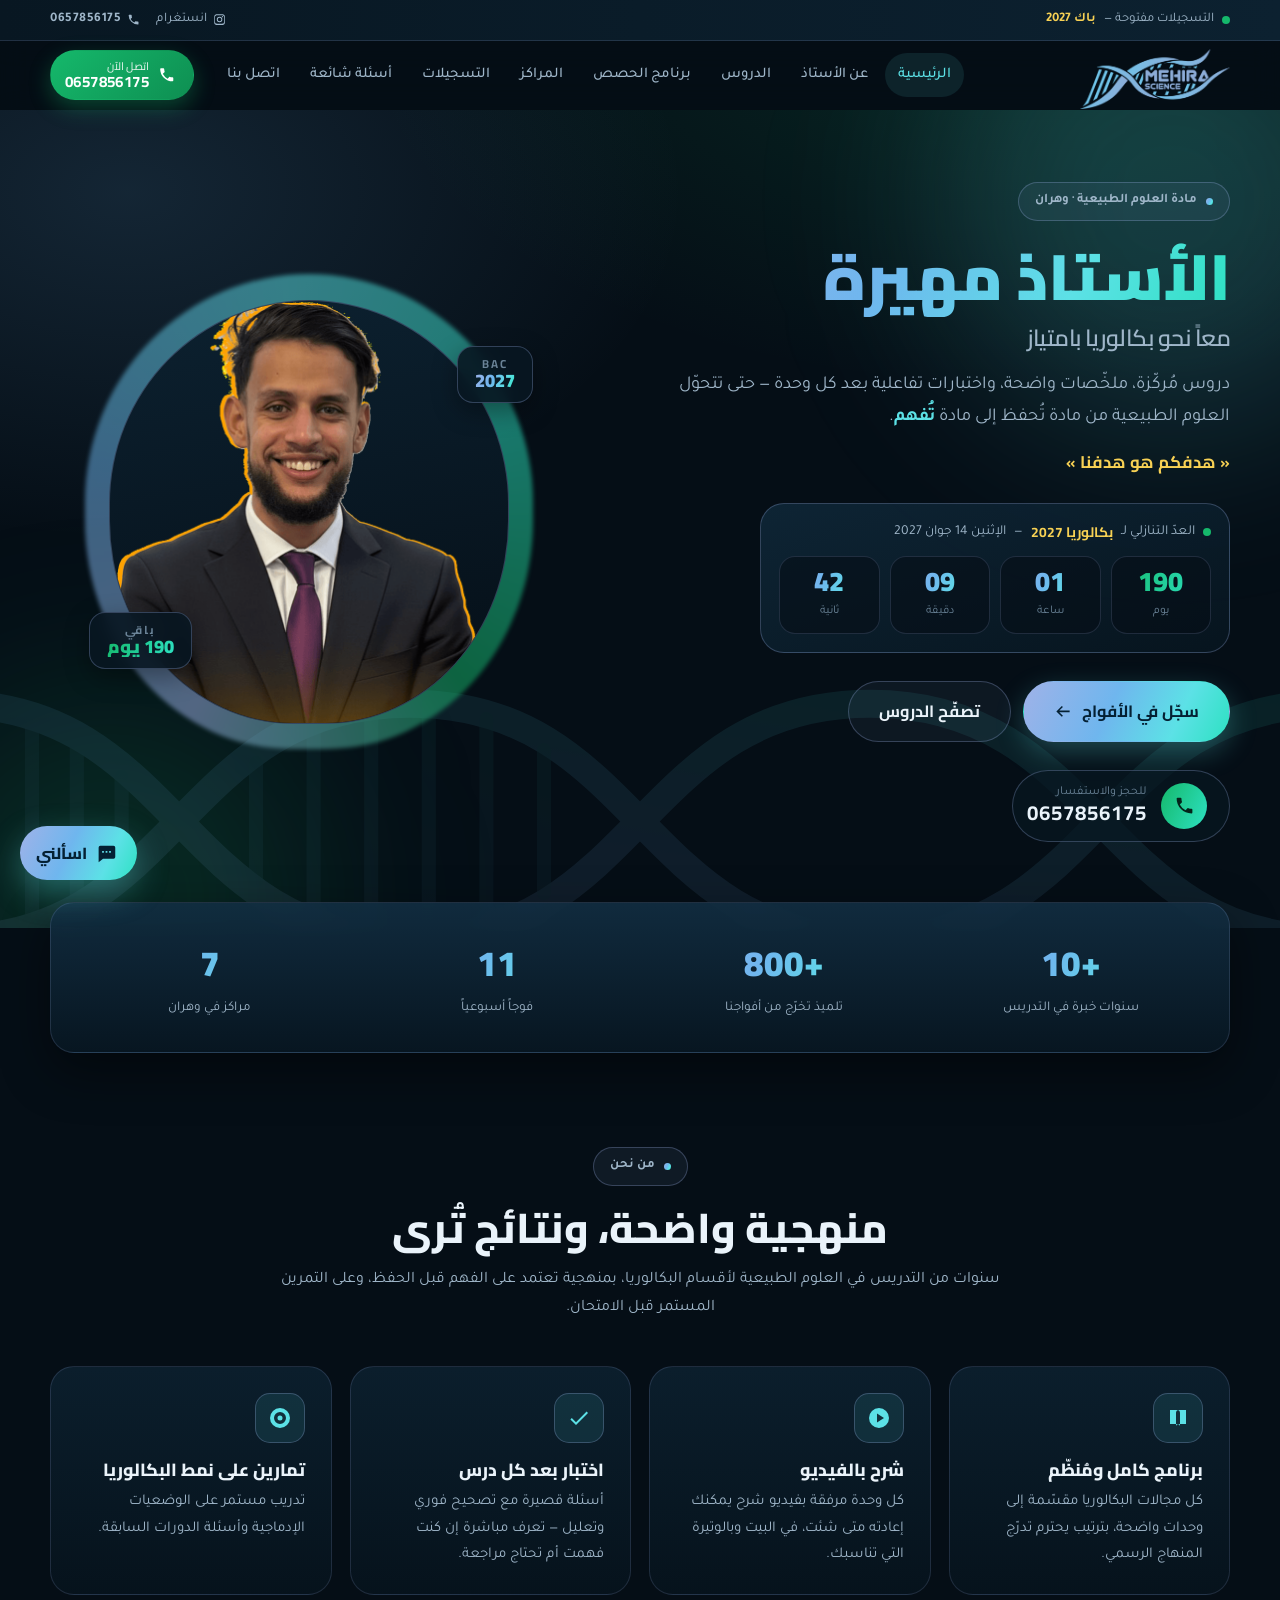
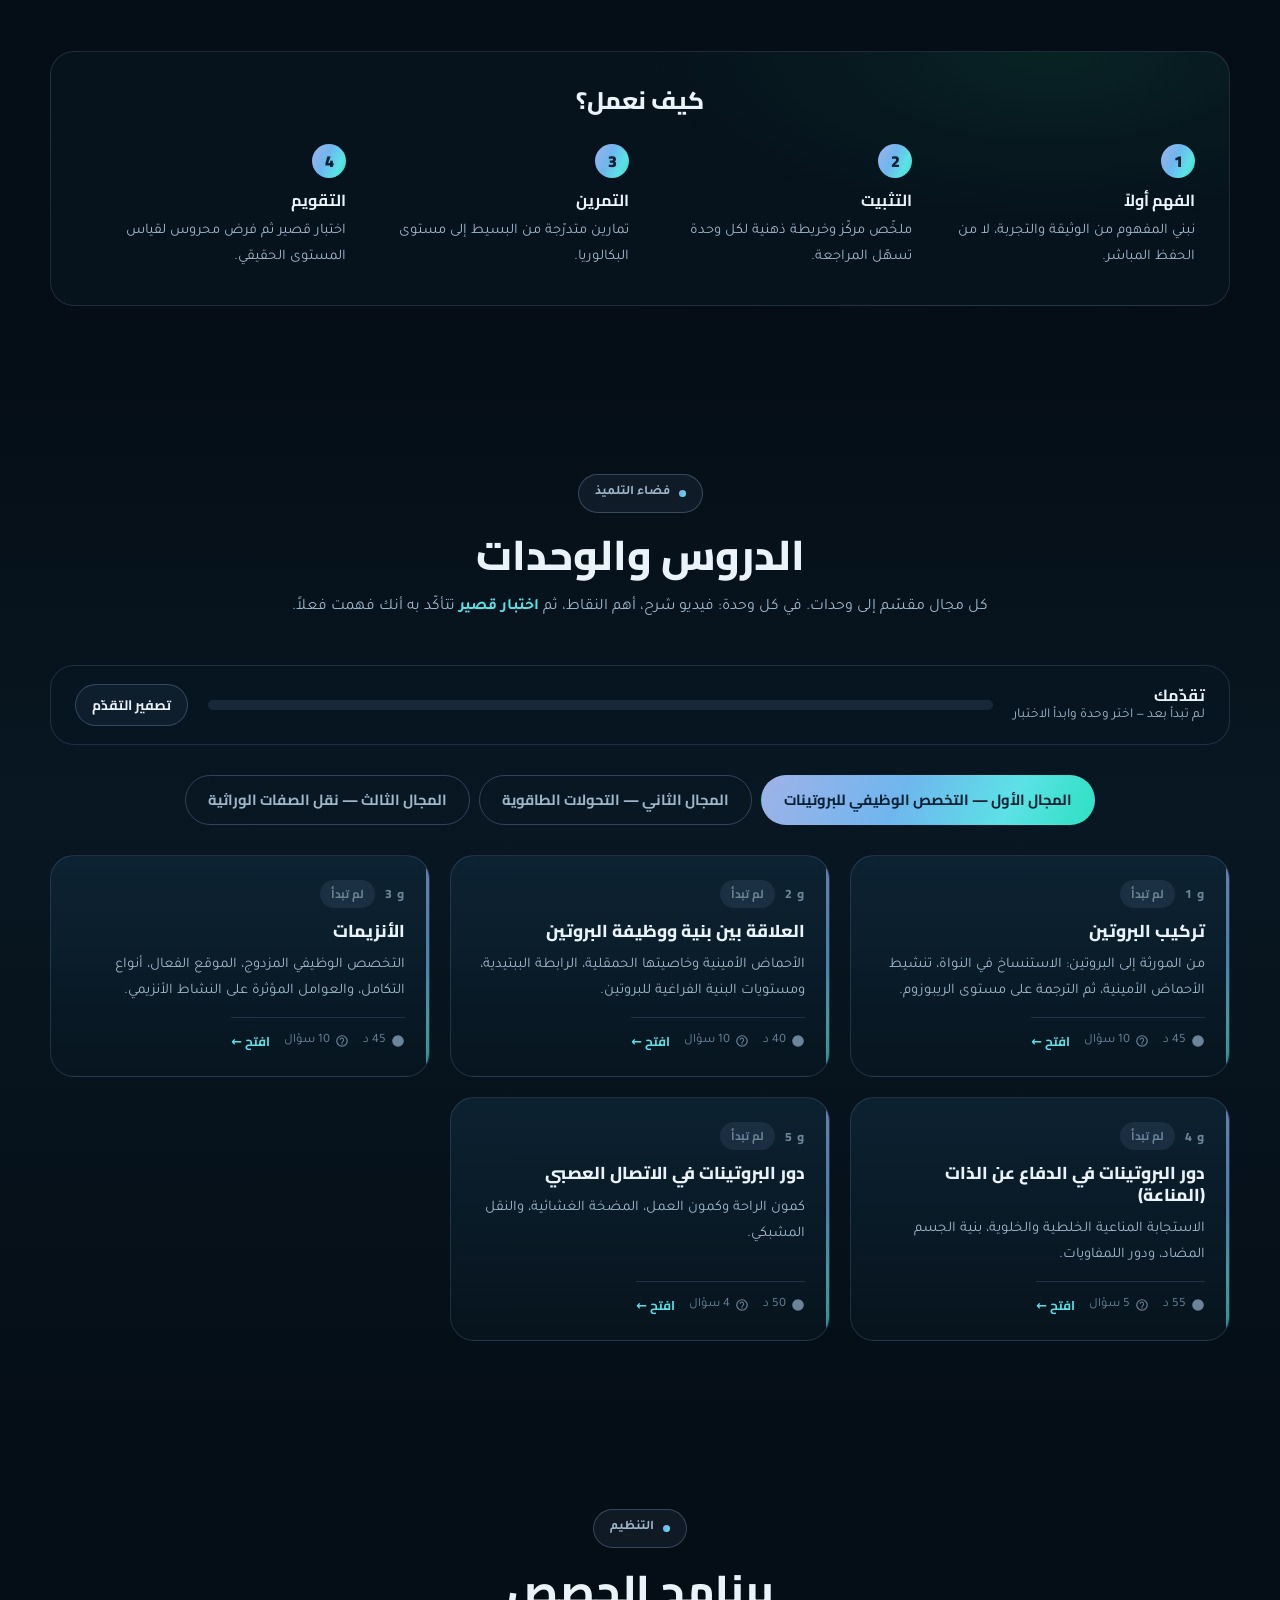
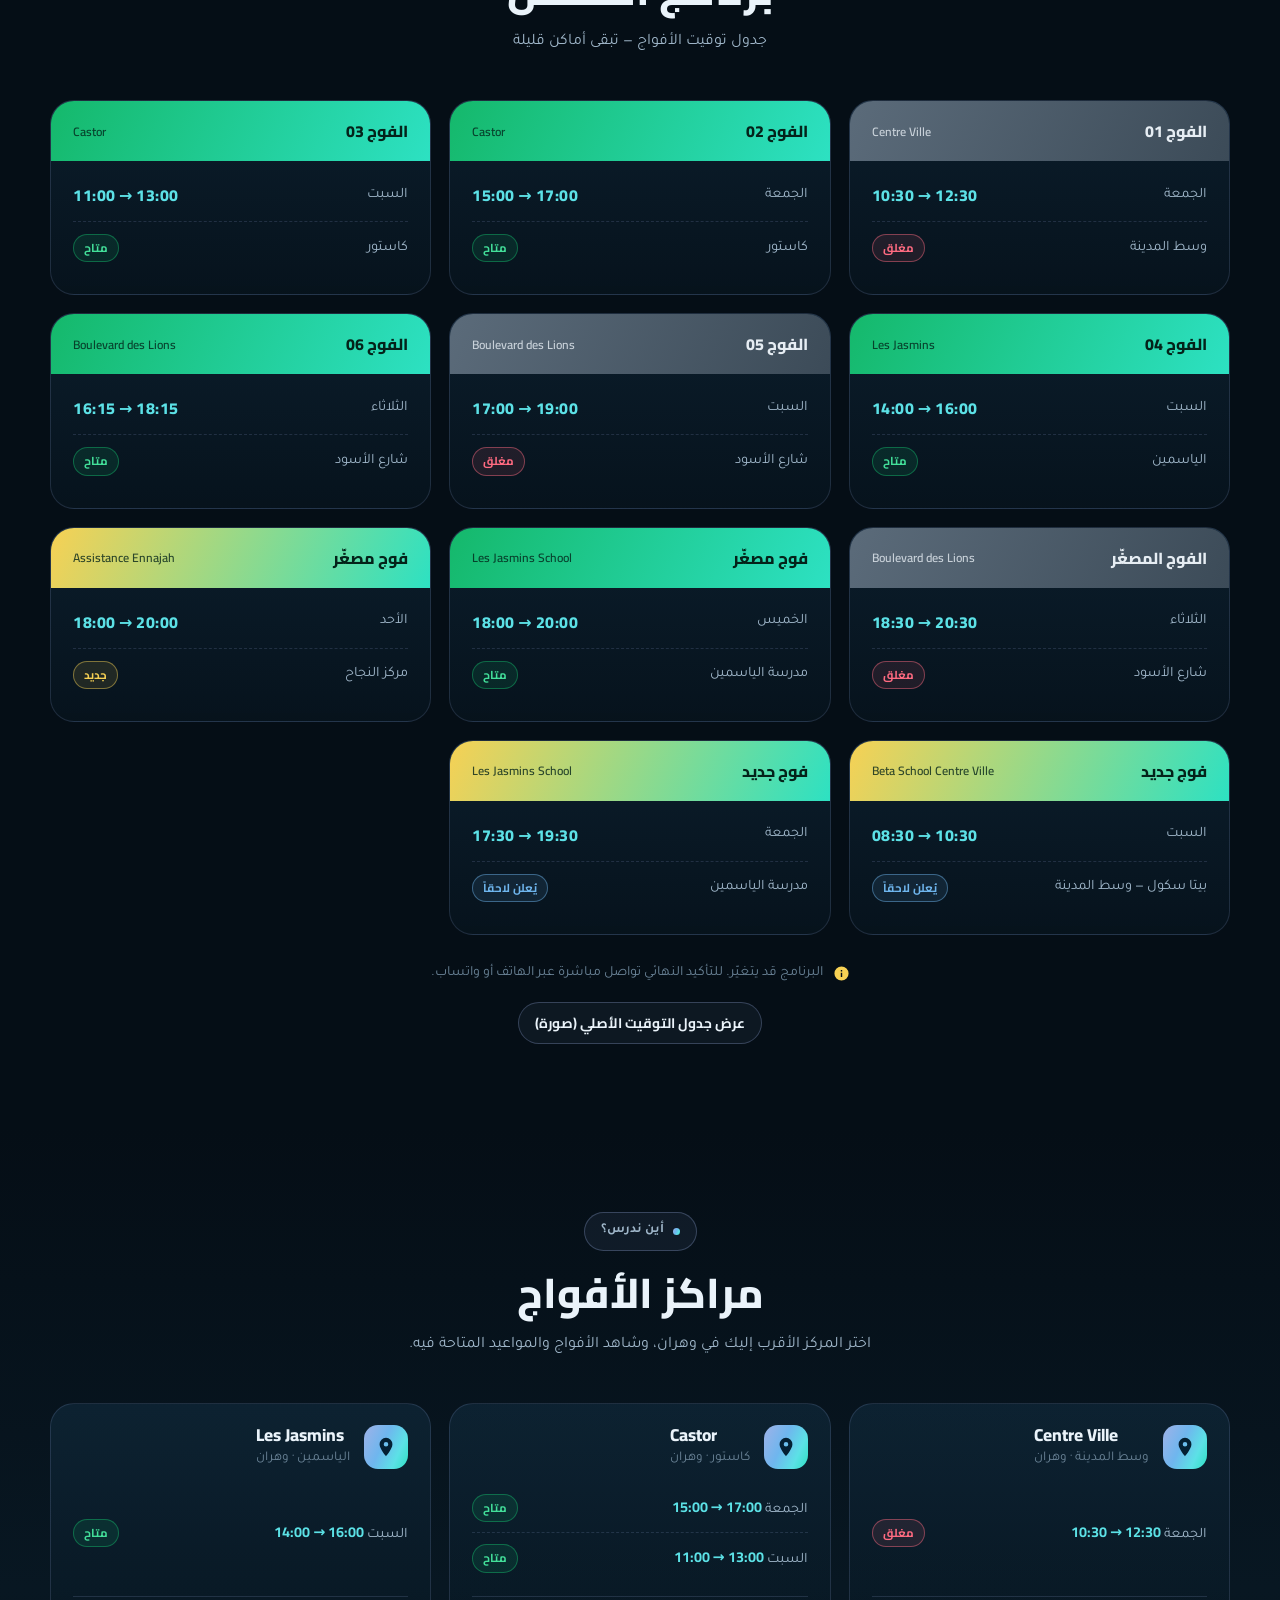
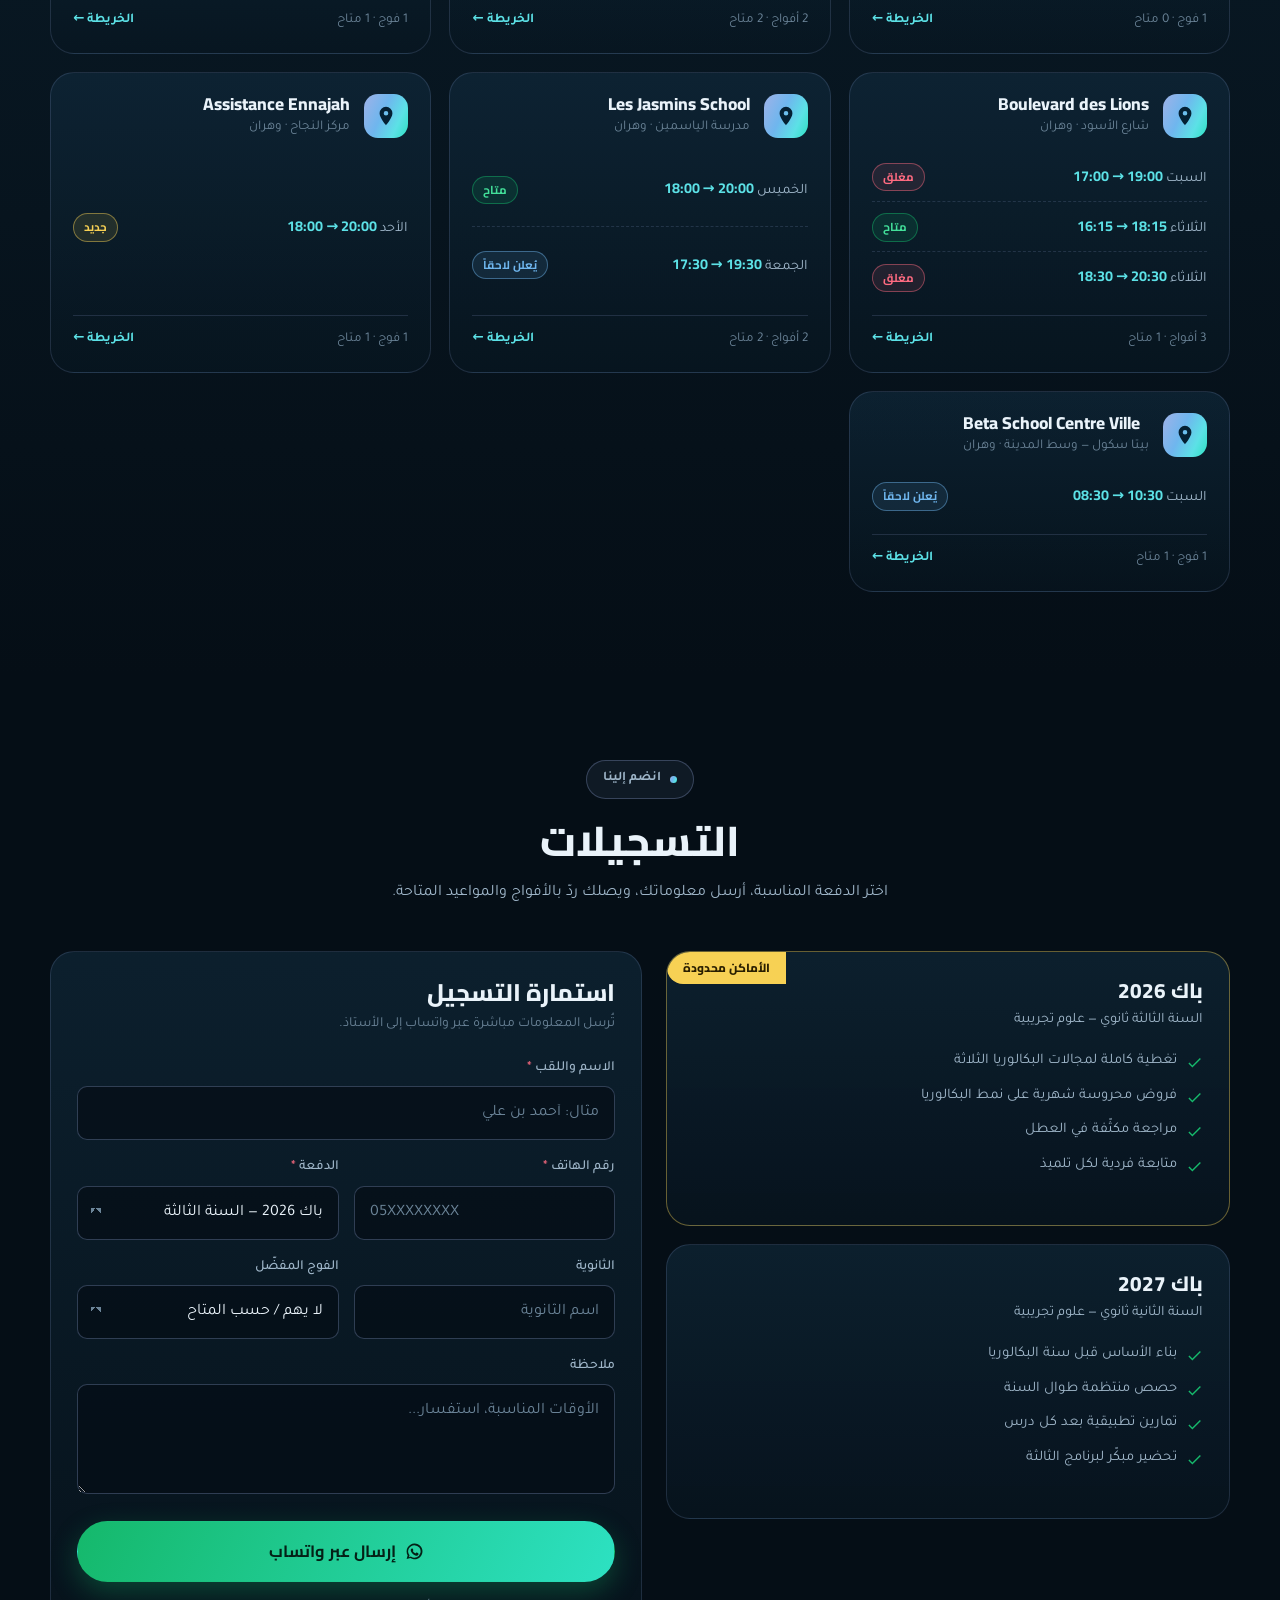
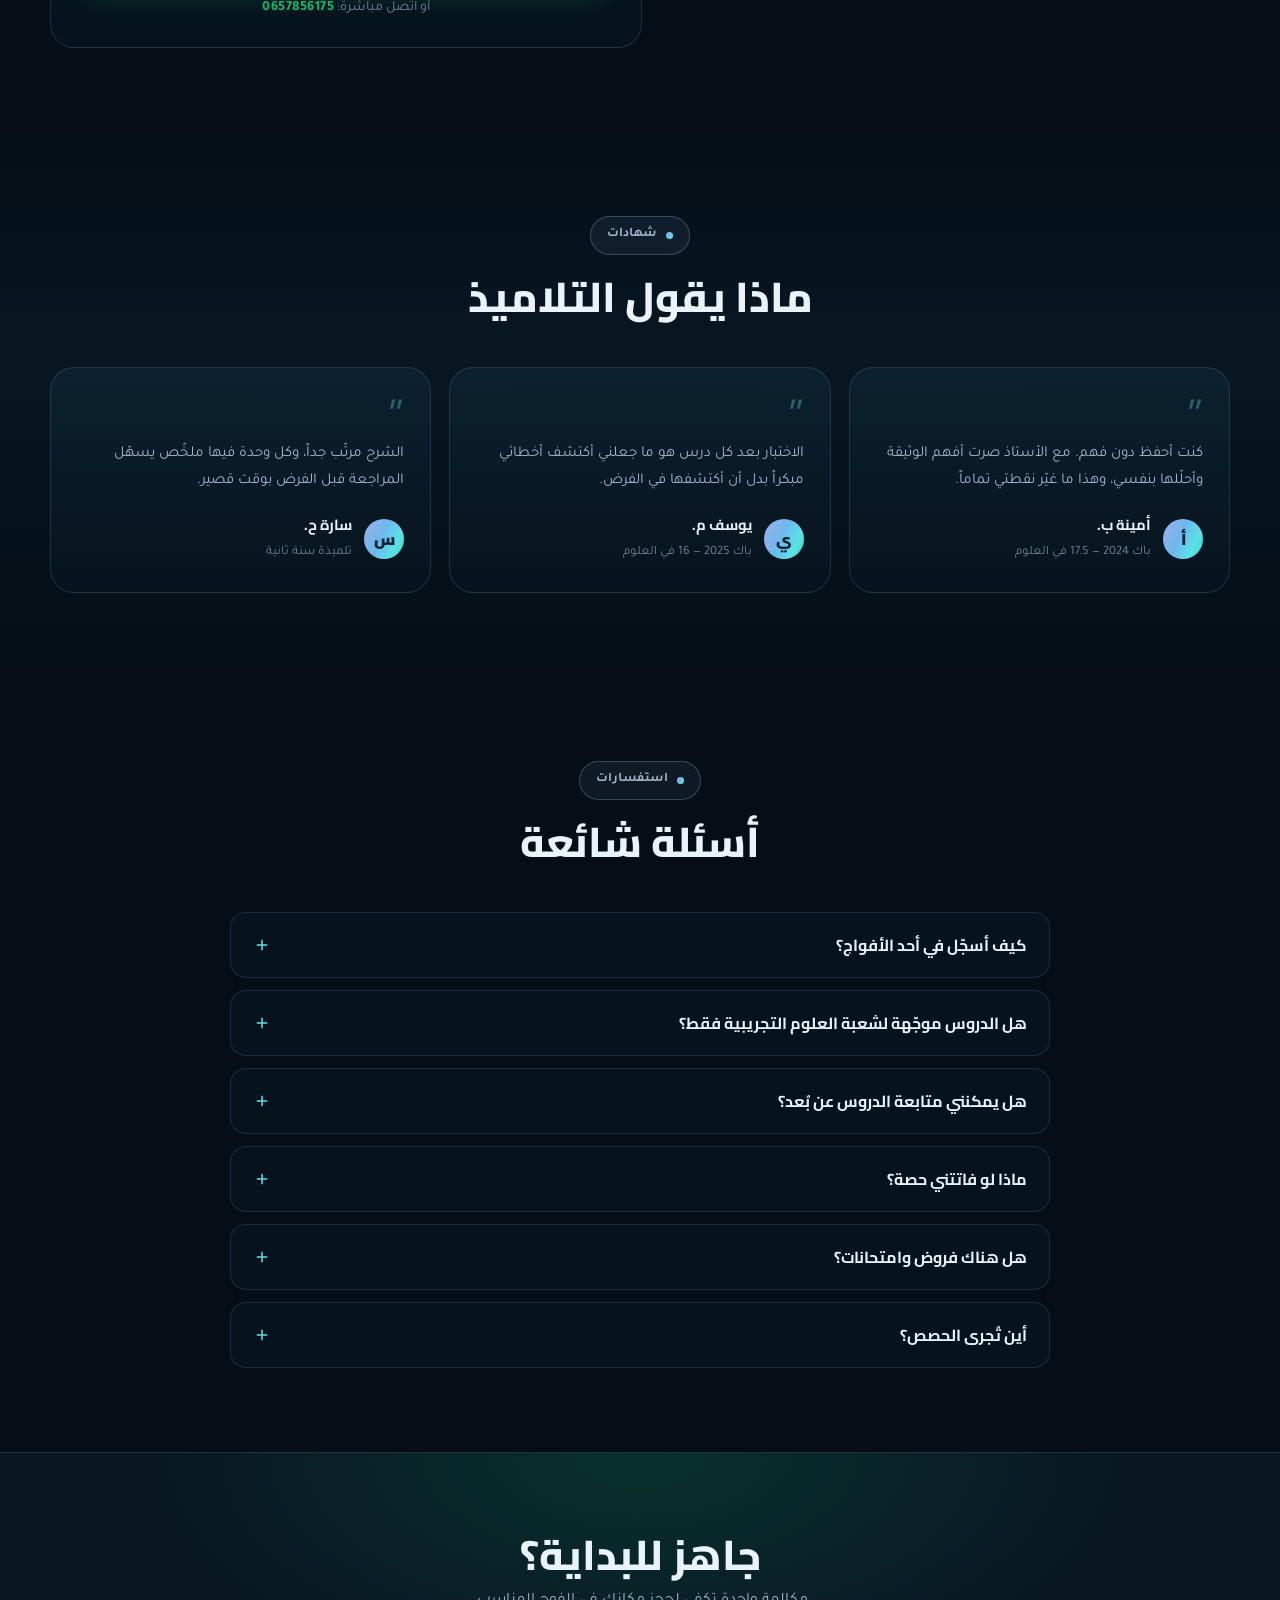
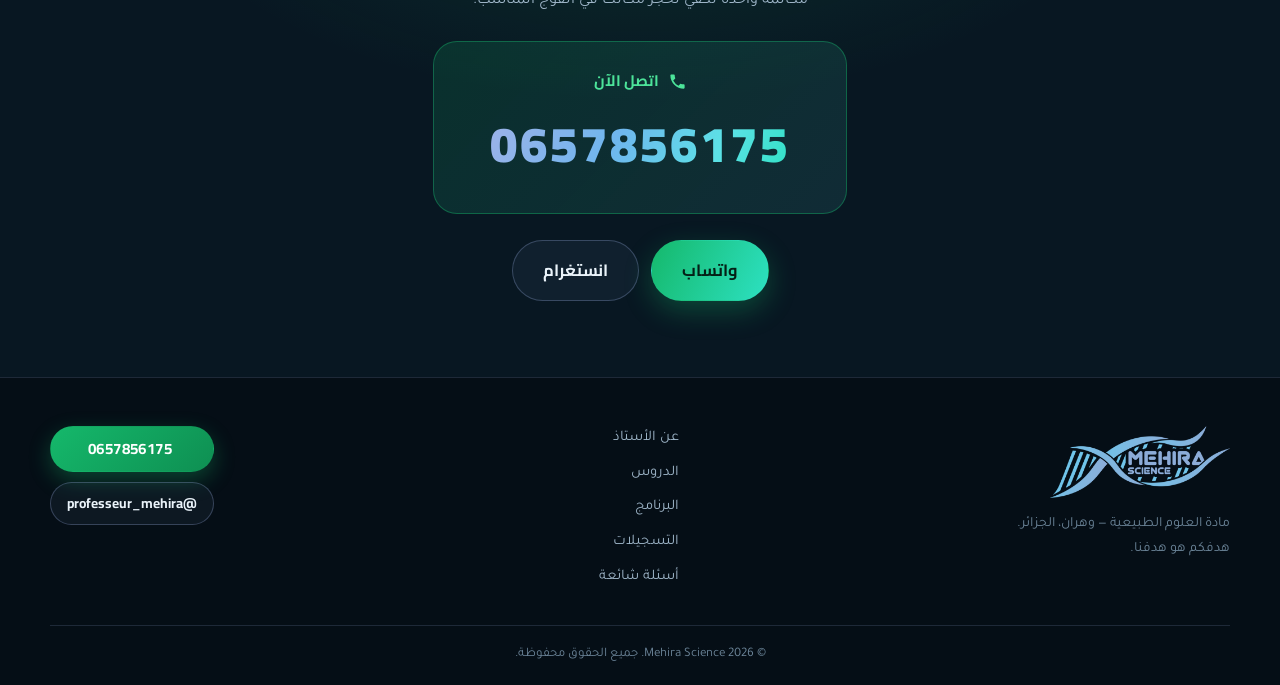
==== index.html @ 8bce570e "Mehira Science site with admin dashboard Static site (lessons, book-based quizzes, schedule, centers" ====
<!doctype html>
<html lang="ar" dir="rtl">
<head>
<meta charset="utf-8">
<meta name="viewport" content="width=device-width, initial-scale=1, viewport-fit=cover">
<title>الأستاذ مهيرة | العلوم الطبيعية — باك 2026 و 2027</title>
<meta name="description" content="دروس وحصص العلوم الطبيعية مع الأستاذ مهيرة بوهران. شرح مفصّل لكل الوحدات، اختبارات تفاعلية بعد كل درس، وبرنامج حصص منظّم لتلاميذ البكالوريا.">
<meta name="theme-color" content="#061018">

<meta property="og:type" content="website">
<meta property="og:title" content="الأستاذ مهيرة | العلوم الطبيعية">
<meta property="og:description" content="هدفكم هو هدفنا — دروس العلوم الطبيعية لباك 2026 و 2027.">
<meta property="og:image" content="assets/img/og.jpg">
<meta property="og:locale" content="ar_DZ">

<link rel="icon" href="assets/img/favicon.svg" type="image/svg+xml">
<link rel="apple-touch-icon" href="assets/img/logo.png">

<link rel="preconnect" href="https://fonts.googleapis.com">
<link rel="preconnect" href="https://fonts.gstatic.com" crossorigin>
<link href="https://fonts.googleapis.com/css2?family=Cairo:wght@400;600;700;800;900&family=Tajawal:wght@300;400;500;700;800&display=swap" rel="stylesheet">

<link rel="stylesheet" href="assets/css/style.css">
</head>

<body>

<a class="skip" href="#main">تخطّي إلى المحتوى</a>

<!-- ======================================================= شريط علوي -->
<div class="topbar">
  <div class="wrap topbar__in">
    <p class="topbar__msg">
      <span class="pulse"></span>
      التسجيلات مفتوحة — <strong>باك 2027</strong>
    </p>
    <div class="topbar__links">
      <a class="topbar__link" data-ig href="#" target="_blank" rel="noopener">
        <svg viewBox="0 0 24 24" aria-hidden="true"><path d="M12 2.2c3.2 0 3.6 0 4.9.07 1.2.05 1.8.25 2.2.42.56.22.96.48 1.38.9.42.42.68.82.9 1.38.17.4.37 1 .42 2.2.06 1.3.07 1.7.07 4.9s0 3.6-.07 4.9c-.05 1.2-.25 1.8-.42 2.2-.22.56-.48.96-.9 1.38-.42.42-.82.68-1.38.9-.4.17-1 .37-2.2.42-1.3.06-1.7.07-4.9.07s-3.6 0-4.9-.07c-1.2-.05-1.8-.25-2.2-.42a3.8 3.8 0 0 1-1.38-.9 3.8 3.8 0 0 1-.9-1.38c-.17-.4-.37-1-.42-2.2C2.2 15.6 2.2 15.2 2.2 12s0-3.6.07-4.9c.05-1.2.25-1.8.42-2.2.22-.56.48-.96.9-1.38.42-.42.82-.68 1.38-.9.4-.17 1-.37 2.2-.42C8.4 2.2 8.8 2.2 12 2.2m0 2c-3.1 0-3.5 0-4.7.07-.9.04-1.4.2-1.7.32-.43.17-.73.37-1.05.69-.32.32-.52.62-.69 1.05-.12.3-.28.8-.32 1.7C3.47 9.3 3.46 9.7 3.46 12s0 2.7.07 3.9c.04.9.2 1.4.32 1.7.17.43.37.73.69 1.05.32.32.62.52 1.05.69.3.12.8.28 1.7.32 1.2.06 1.6.07 4.7.07s3.5 0 4.7-.07c.9-.04 1.4-.2 1.7-.32.43-.17.73-.37 1.05-.69.32-.32.52-.62.69-1.05.12-.3.28-.8.32-1.7.06-1.2.07-1.6.07-3.9s0-2.7-.07-3.9c-.04-.9-.2-1.4-.32-1.7a2.9 2.9 0 0 0-.69-1.05 2.9 2.9 0 0 0-1.05-.69c-.3-.12-.8-.28-1.7-.32-1.2-.06-1.6-.07-4.7-.07z"/><path d="M12 6.9a5.1 5.1 0 1 0 0 10.2 5.1 5.1 0 0 0 0-10.2zm0 8.4a3.3 3.3 0 1 1 0-6.6 3.3 3.3 0 0 1 0 6.6z"/><circle cx="17.3" cy="6.7" r="1.2"/></svg>
        <span>انستغرام</span>
      </a>
      <a class="topbar__link topbar__link--phone" data-tel href="#">
        <svg viewBox="0 0 24 24" aria-hidden="true"><path d="M6.6 10.8a15.1 15.1 0 0 0 6.6 6.6l2.2-2.2c.3-.3.7-.4 1-.2 1.2.4 2.4.6 3.6.6.6 0 1 .5 1 1V20c0 .6-.4 1-1 1A17 17 0 0 1 3 4c0-.6.5-1 1-1h3.5c.6 0 1 .4 1 1 0 1.3.2 2.5.6 3.6.1.4 0 .8-.2 1l-2.3 2.2z"/></svg>
        <span dir="ltr" data-phone>—</span>
      </a>
    </div>
  </div>
</div>

<!-- ======================================================= الترويسة -->
<header class="site-header" id="siteHeader">
  <div class="wrap site-header__in">

    <a class="logo" href="#home" aria-label="الأستاذ مهيرة — الصفحة الرئيسية">
      <span class="logo__mark">
        <img src="assets/img/logo.png" alt="" data-logo
             onerror="this.closest('.logo__mark').classList.add('is-fallback');this.remove()">
        <svg class="logo__helix" viewBox="0 0 64 64" aria-hidden="true">
          <defs>
            <linearGradient id="gHelix" x1="0" y1="1" x2="1" y2="0">
              <stop offset="0" stop-color="#9FB2E8"/><stop offset=".5" stop-color="#6FB6EE"/><stop offset="1" stop-color="#5CE1E6"/>
            </linearGradient>
          </defs>
          <g fill="none" stroke="url(#gHelix)" stroke-width="4.5" stroke-linecap="round">
            <path d="M10 12C22 12 22 52 34 52S46 12 58 12"/>
            <path d="M10 52C22 52 22 12 34 12S46 52 58 52"/>
            <path d="M15 21h7M15 43h7M42 21h7M42 43h7" stroke-width="3" opacity=".7"/>
          </g>
        </svg>
      </span>
      <span class="logo__text"><strong>MEHIRA</strong><em>SCIENCE</em></span>
    </a>

    <nav class="nav" id="nav" aria-label="القائمة الرئيسية">
      <a href="#home">الرئيسية</a>
      <a href="#about">عن الأستاذ</a>
      <a href="#lessons">الدروس</a>
      <a href="#schedule">برنامج الحصص</a>
      <a href="#centers">المراكز</a>
      <a href="#register">التسجيلات</a>
      <a href="#faq">أسئلة شائعة</a>
      <a href="#contact">اتصل بنا</a>
    </nav>

    <div class="site-header__cta">
      <a class="btn btn--call" data-tel href="#">
        <svg viewBox="0 0 24 24" aria-hidden="true"><path d="M6.6 10.8a15.1 15.1 0 0 0 6.6 6.6l2.2-2.2c.3-.3.7-.4 1-.2 1.2.4 2.4.6 3.6.6.6 0 1 .5 1 1V20c0 .6-.4 1-1 1A17 17 0 0 1 3 4c0-.6.5-1 1-1h3.5c.6 0 1 .4 1 1 0 1.3.2 2.5.6 3.6.1.4 0 .8-.2 1l-2.3 2.2z"/></svg>
        <span class="btn__stack">
          <small>اتصل الآن</small>
          <b dir="ltr" data-phone>—</b>
        </span>
      </a>
      <button class="burger" id="burger" aria-label="فتح القائمة" aria-expanded="false" aria-controls="nav">
        <span></span><span></span><span></span>
      </button>
    </div>

  </div>
</header>

<main id="main">

<!-- ======================================================= البطل -->
<section class="hero" id="home">
  <div class="hero__bg" aria-hidden="true">
    <div class="hero__glow hero__glow--a"></div>
    <div class="hero__glow hero__glow--b"></div>
    <svg class="hero__dna" viewBox="0 0 1200 420" preserveAspectRatio="xMidYMid slice">
      <defs>
        <linearGradient id="gDna" x1="0" y1="1" x2="1" y2="0">
          <stop offset="0" stop-color="#9FB2E8"/><stop offset=".45" stop-color="#6FB6EE"/><stop offset="1" stop-color="#2DE1C2"/>
        </linearGradient>
      </defs>
      <g fill="none" stroke="url(#gDna)" stroke-linecap="round">
        <path d="M60 118C240 118 240 302 420 302S600 118 780 118S960 302 1140 302" stroke-width="22"/>
        <path d="M60 302C240 302 240 118 420 118S600 302 780 302S960 118 1140 118" stroke-width="22"/>
        <g stroke-width="11" opacity=".5">
          <path d="M90 121v178M125 132v156M160 151v118M195 175v70M300 164v92M345 137v146M390 121v178M435 119v182M480 130v160M525 154v112"/>
        </g>
      </g>
    </svg>
  </div>

  <div class="wrap hero__in">
    <div class="hero__copy">
      <p class="eyebrow"><span class="eyebrow__dot"></span> مادة العلوم الطبيعية · وهران</p>

      <h1 class="hero__title">
        <span class="grad">الأستاذ مهيرة</span>
        <span class="hero__title-sub">معاً نحو بكالوريا بامتياز</span>
      </h1>

      <p class="hero__lead">
        دروس مُركّزة، ملخّصات واضحة، واختبارات تفاعلية بعد كل وحدة —
        حتى تتحوّل العلوم الطبيعية من مادة تُحفظ إلى مادة <strong>تُفهم</strong>.
      </p>

      <p class="hero__motto">« هدفكم هو هدفنا »</p>

      <div class="countdown" id="bacCountdown" aria-label="العدّ التنازلي للبكالوريا">
        <p class="countdown__label">
          <span class="pulse"></span>
          العدّ التنازلي لـ <b id="bacLabel"></b> — <span id="bacDate"></span>
        </p>
        <div class="countdown__grid" role="timer">
          <div class="countdown__cell"><b data-cd="d">—</b><span>يوم</span></div>
          <div class="countdown__cell"><b data-cd="h">—</b><span>ساعة</span></div>
          <div class="countdown__cell"><b data-cd="m">—</b><span>دقيقة</span></div>
          <div class="countdown__cell"><b data-cd="s">—</b><span>ثانية</span></div>
        </div>
      </div>

      <div class="hero__actions">
        <a class="btn btn--primary btn--lg" href="#register">
          سجّل في الأفواج
          <svg viewBox="0 0 24 24" aria-hidden="true"><path d="M10 19l1.4-1.4L6.8 13H20v-2H6.8l4.6-4.6L10 5l-7 7z"/></svg>
        </a>
        <a class="btn btn--ghost btn--lg" href="#lessons">تصفّح الدروس</a>
      </div>

      <a class="trust-call" data-tel href="#">
        <span class="trust-call__ring">
          <svg viewBox="0 0 24 24" aria-hidden="true"><path d="M6.6 10.8a15.1 15.1 0 0 0 6.6 6.6l2.2-2.2c.3-.3.7-.4 1-.2 1.2.4 2.4.6 3.6.6.6 0 1 .5 1 1V20c0 .6-.4 1-1 1A17 17 0 0 1 3 4c0-.6.5-1 1-1h3.5c.6 0 1 .4 1 1 0 1.3.2 2.5.6 3.6.1.4 0 .8-.2 1l-2.3 2.2z"/></svg>
        </span>
        <span class="trust-call__txt">
          <small>للحجز والاستفسار</small>
          <b dir="ltr" data-phone>—</b>
        </span>
      </a>
    </div>

    <div class="hero__photo">
      <div class="hero__photo-ring" aria-hidden="true"></div>
      <div class="hero__photo-frame">
        <img src="assets/img/professor.png" alt="صورة الأستاذ مهيرة"
             onerror="this.closest('.hero__photo').classList.add('is-missing');this.remove()">
        <div class="photo-ph" aria-hidden="true">
          <svg viewBox="0 0 24 24"><path d="M12 12a5 5 0 1 0 0-10 5 5 0 0 0 0 10zm0 2c-5 0-9 2.5-9 5.5V22h18v-2.5c0-3-4-5.5-9-5.5z"/></svg>
          <p>ضع صورة الأستاذ هنا<br><code>assets/img/professor.png</code></p>
        </div>
      </div>
      <div class="hero__badge hero__badge--a"><b>BAC</b><span>2027</span></div>
      <div class="hero__badge hero__badge--b"><b>باقي</b><span id="bacDays">—</span></div>
    </div>
  </div>
</section>

<!-- ======================================================= أرقام -->
<section class="stats" aria-label="أرقام">
  <div class="wrap stats__grid" id="statsGrid"></div>
</section>

<!-- ======================================================= عن الأستاذ -->
<section class="section" id="about">
  <div class="wrap">
    <div class="sec-head">
      <p class="eyebrow"><span class="eyebrow__dot"></span> من نحن</p>
      <h2>منهجية واضحة، ونتائج تُرى</h2>
      <p class="sec-head__lead">
        سنوات من التدريس في العلوم الطبيعية لأقسام البكالوريا، بمنهجية تعتمد على
        الفهم قبل الحفظ، وعلى التمرين المستمر قبل الامتحان.
      </p>
    </div>

    <div class="features" id="featuresGrid"></div>

    <div class="method">
      <h3 class="method__title">كيف نعمل؟</h3>
      <ol class="method__steps" id="methodSteps"></ol>
    </div>
  </div>
</section>

<!-- ======================================================= الدروس -->
<section class="section section--alt" id="lessons">
  <div class="wrap">
    <div class="sec-head">
      <p class="eyebrow"><span class="eyebrow__dot"></span> فضاء التلميذ</p>
      <h2>الدروس والوحدات</h2>
      <p class="sec-head__lead">
        كل مجال مقسّم إلى وحدات. في كل وحدة: فيديو شرح، أهم النقاط،
        ثم <strong>اختبار قصير</strong> تتأكّد به أنك فهمت فعلاً.
      </p>
    </div>

    <div class="progress-card">
      <div class="progress-card__txt">
        <b>تقدّمك</b>
        <span id="progressLabel">لم تبدأ بعد — اختر وحدة وابدأ الاختبار</span>
      </div>
      <div class="progress-card__bar"><i id="progressBar"></i></div>
      <button class="btn btn--ghost btn--sm" id="resetProgress" type="button">تصفير التقدّم</button>
    </div>

    <div class="tabs" id="fieldTabs" role="tablist" aria-label="المجالات"></div>
    <div class="units" id="unitsGrid"></div>
  </div>
</section>

<!-- ======================================================= البرنامج -->
<section class="section" id="schedule">
  <div class="wrap">
    <div class="sec-head">
      <p class="eyebrow"><span class="eyebrow__dot"></span> التنظيم</p>
      <h2>برنامج الحصص</h2>
      <p class="sec-head__lead" id="scheduleNote"></p>
    </div>
    <div class="groups" id="groupsGrid"></div>
    <p class="note">
      <svg viewBox="0 0 24 24" aria-hidden="true"><path d="M12 2a10 10 0 1 0 0 20 10 10 0 0 0 0-20zm1 15h-2v-6h2zm0-8h-2V7h2z"/></svg>
      البرنامج قد يتغيّر. للتأكيد النهائي تواصل مباشرة عبر الهاتف أو واتساب.
    </p>
    <p class="schedule__poster">
      <a class="btn btn--ghost btn--sm" id="schedulePoster" href="#" target="_blank" rel="noopener">عرض جدول التوقيت الأصلي (صورة)</a>
    </p>
  </div>
</section>

<!-- ======================================================= المراكز -->
<section class="section section--alt" id="centers">
  <div class="wrap">
    <div class="sec-head">
      <p class="eyebrow"><span class="eyebrow__dot"></span> أين ندرس؟</p>
      <h2>مراكز الأفواج</h2>
      <p class="sec-head__lead">اختر المركز الأقرب إليك في وهران، وشاهد الأفواج والمواعيد المتاحة فيه.</p>
    </div>
    <div class="centers" id="centersGrid"></div>
  </div>
</section>

<!-- ======================================================= التسجيلات -->
<section class="section" id="register">
  <div class="wrap">
    <div class="sec-head">
      <p class="eyebrow"><span class="eyebrow__dot"></span> انضم إلينا</p>
      <h2>التسجيلات</h2>
      <p class="sec-head__lead">اختر الدفعة المناسبة، أرسل معلوماتك، ويصلك ردّ بالأفواج والمواعيد المتاحة.</p>
    </div>

    <div class="reg">
      <div class="reg__cards" id="regCards"></div>

      <form class="reg__form card" id="regForm" novalidate>
        <h3>استمارة التسجيل</h3>
        <p class="reg__hint">تُرسل المعلومات مباشرة عبر واتساب إلى الأستاذ.</p>

        <div class="field">
          <label for="f-name">الاسم واللقب <span>*</span></label>
          <input id="f-name" name="name" type="text" required autocomplete="name" placeholder="مثال: أحمد بن علي">
        </div>

        <div class="field-row">
          <div class="field">
            <label for="f-phone">رقم الهاتف <span>*</span></label>
            <input id="f-phone" name="phone" type="tel" required dir="ltr" inputmode="tel" placeholder="05XXXXXXXX">
          </div>
          <div class="field">
            <label for="f-year">الدفعة <span>*</span></label>
            <select id="f-year" name="year" required>
              <option>باك 2026 — السنة الثالثة</option>
              <option>باك 2027 — السنة الثانية</option>
            </select>
          </div>
        </div>

        <div class="field-row">
          <div class="field">
            <label for="f-school">الثانوية</label>
            <input id="f-school" name="school" type="text" placeholder="اسم الثانوية">
          </div>
          <div class="field">
            <label for="f-area">الفوج المفضّل</label>
            <select id="f-area" name="area"></select>
          </div>
        </div>

        <div class="field">
          <label for="f-msg">ملاحظة</label>
          <textarea id="f-msg" name="msg" rows="3" placeholder="الأوقات المناسبة، استفسار..."></textarea>
        </div>

        <button class="btn btn--wa btn--lg btn--block" type="submit">
          <svg viewBox="0 0 24 24" aria-hidden="true"><path d="M12 2a10 10 0 0 0-8.6 15l-1.3 4.7 4.8-1.3A10 10 0 1 0 12 2zm0 2a8 8 0 1 1-4.1 14.9l-.3-.2-2.5.7.7-2.4-.2-.3A8 8 0 0 1 12 4zm4.6 10.2c-.2-.1-1.4-.7-1.6-.8s-.4-.1-.5.1l-.7.9c-.1.2-.3.2-.5.1a6.5 6.5 0 0 1-3.2-2.8c-.1-.2 0-.4.1-.5l.4-.5c.1-.2.1-.3 0-.5l-.7-1.6c-.2-.4-.4-.4-.5-.4h-.5c-.2 0-.5.1-.7.3-.3.3-.9.9-.9 2.1s.9 2.4 1 2.6c.1.2 1.7 2.7 4.2 3.7 1.6.6 2.2.7 3 .6.5-.1 1.4-.6 1.6-1.2.2-.6.2-1.1.1-1.2z"/></svg>
          إرسال عبر واتساب
        </button>
        <p class="reg__or">أو اتصل مباشرة: <a data-tel href="#" dir="ltr" data-phone>—</a></p>
      </form>
    </div>
  </div>
</section>

<!-- ======================================================= آراء -->
<section class="section section--alt" id="testimonials">
  <div class="wrap">
    <div class="sec-head">
      <p class="eyebrow"><span class="eyebrow__dot"></span> شهادات</p>
      <h2>ماذا يقول التلاميذ</h2>
    </div>
    <div class="quotes" id="quotesGrid"></div>
  </div>
</section>

<!-- ======================================================= أسئلة -->
<section class="section" id="faq">
  <div class="wrap wrap--narrow">
    <div class="sec-head">
      <p class="eyebrow"><span class="eyebrow__dot"></span> استفسارات</p>
      <h2>أسئلة شائعة</h2>
    </div>
    <div class="faq" id="faqList"></div>
  </div>
</section>

<!-- ======================================================= اتصل -->
<section class="contact" id="contact">
  <div class="wrap contact__in">
    <div class="contact__copy">
      <h2>جاهز للبداية؟</h2>
      <p>مكالمة واحدة تكفي لحجز مكانك في الفوج المناسب.</p>
    </div>

    <a class="bigphone" data-tel href="#">
      <span class="bigphone__label">
        <svg viewBox="0 0 24 24" aria-hidden="true"><path d="M6.6 10.8a15.1 15.1 0 0 0 6.6 6.6l2.2-2.2c.3-.3.7-.4 1-.2 1.2.4 2.4.6 3.6.6.6 0 1 .5 1 1V20c0 .6-.4 1-1 1A17 17 0 0 1 3 4c0-.6.5-1 1-1h3.5c.6 0 1 .4 1 1 0 1.3.2 2.5.6 3.6.1.4 0 .8-.2 1l-2.3 2.2z"/></svg>
        اتصل الآن
      </span>
      <span class="bigphone__num" dir="ltr" data-phone>—</span>
    </a>

    <div class="contact__alt">
      <a class="btn btn--wa btn--lg" data-wa href="#">واتساب</a>
      <a class="btn btn--ghost btn--lg" data-ig href="#" target="_blank" rel="noopener">انستغرام</a>
    </div>
  </div>
</section>

</main>

<!-- ======================================================= التذييل -->
<footer class="site-footer">
  <div class="wrap site-footer__in">
    <div class="site-footer__brand">
      <img class="site-footer__logo" src="assets/img/logo.png" alt="Mehira Science" width="180" height="72"
           onerror="this.remove()">
      <p>مادة العلوم الطبيعية — وهران، الجزائر.<br>هدفكم هو هدفنا.</p>
    </div>
    <nav class="site-footer__nav" aria-label="روابط التذييل">
      <a href="#about">عن الأستاذ</a>
      <a href="#lessons">الدروس</a>
      <a href="#schedule">البرنامج</a>
      <a href="#register">التسجيلات</a>
      <a href="#faq">أسئلة شائعة</a>
    </nav>
    <div class="site-footer__contact">
      <a class="btn btn--call btn--sm" data-tel href="#"><b dir="ltr" data-phone>—</b></a>
      <a class="btn btn--ghost btn--sm" data-ig href="#" target="_blank" rel="noopener">@professeur_mehira</a>
    </div>
  </div>
  <div class="wrap site-footer__bar">
    <p>© <span id="year"></span> Mehira Science. جميع الحقوق محفوظة.</p>
  </div>
</footer>

<!-- ======================================================= شريط الاتصال -->
<div class="dock" id="dock">
  <a class="dock__btn dock__btn--call" data-tel href="#">
    <svg viewBox="0 0 24 24" aria-hidden="true"><path d="M6.6 10.8a15.1 15.1 0 0 0 6.6 6.6l2.2-2.2c.3-.3.7-.4 1-.2 1.2.4 2.4.6 3.6.6.6 0 1 .5 1 1V20c0 .6-.4 1-1 1A17 17 0 0 1 3 4c0-.6.5-1 1-1h3.5c.6 0 1 .4 1 1 0 1.3.2 2.5.6 3.6.1.4 0 .8-.2 1l-2.3 2.2z"/></svg>
    <span>اتصل الآن</span>
  </a>
  <a class="dock__btn dock__btn--wa" data-wa href="#">
    <svg viewBox="0 0 24 24" aria-hidden="true"><path d="M12 2a10 10 0 0 0-8.6 15l-1.3 4.7 4.8-1.3A10 10 0 1 0 12 2zm0 2a8 8 0 1 1-4.1 14.9l-.3-.2-2.5.7.7-2.4-.2-.3A8 8 0 0 1 12 4zm4.6 10.2c-.2-.1-1.4-.7-1.6-.8s-.4-.1-.5.1l-.7.9c-.1.2-.3.2-.5.1a6.5 6.5 0 0 1-3.2-2.8c-.1-.2 0-.4.1-.5l.4-.5c.1-.2.1-.3 0-.5l-.7-1.6c-.2-.4-.4-.4-.5-.4h-.5c-.2 0-.5.1-.7.3-.3.3-.9.9-.9 2.1s.9 2.4 1 2.6c.1.2 1.7 2.7 4.2 3.7 1.6.6 2.2.7 3 .6.5-.1 1.4-.6 1.6-1.2.2-.6.2-1.1.1-1.2z"/></svg>
    <span>واتساب</span>
  </a>
</div>

<!-- ======================================================= نافذة الدرس -->
<div class="modal" id="lessonModal" role="dialog" aria-modal="true" aria-labelledby="lessonTitle" hidden>
  <div class="modal__scrim" data-close></div>
  <div class="modal__panel" role="document">

    <header class="modal__head">
      <div>
        <p class="modal__field" id="lessonField"></p>
        <h3 id="lessonTitle"></h3>
      </div>
      <button class="modal__x" type="button" data-close aria-label="إغلاق">
        <svg viewBox="0 0 24 24" aria-hidden="true"><path d="M19 6.4 17.6 5 12 10.6 6.4 5 5 6.4 10.6 12 5 17.6 6.4 19 12 13.4 17.6 19 19 17.6 13.4 12z"/></svg>
      </button>
    </header>

    <div class="modal__tabs" role="tablist">
      <button class="modal__tab is-active" type="button" data-pane="lesson" role="tab">الدرس</button>
      <button class="modal__tab" type="button" data-pane="quiz" role="tab">الاختبار</button>
    </div>

    <div class="modal__body">
      <div class="pane is-active" data-pane-body="lesson">
        <div class="player" id="player"></div>
        <p class="lesson__src" id="lessonSource" hidden></p>
        <h4 class="pane__h">أهم النقاط</h4>
        <ul class="points" id="lessonPoints"></ul>
        <div id="lessonFigure"></div>
        <div class="pane__cta">
          <button class="btn btn--primary" type="button" id="goQuiz">ابدأ الاختبار</button>
        </div>
      </div>
      <div class="pane" data-pane-body="quiz">
        <div id="quizWrap"></div>
      </div>
    </div>

  </div>
</div>

<!-- ======================================================= المساعد الآلي -->
<button class="bot-fab" id="botFab" type="button" aria-label="فتح المساعد" aria-expanded="false" aria-controls="botPanel">
  <svg viewBox="0 0 24 24" aria-hidden="true"><path d="M4 3h16a2 2 0 0 1 2 2v11a2 2 0 0 1-2 2H8l-5 4V5a2 2 0 0 1 2-2zm3 6v2h2V9zm4 0v2h2V9zm4 0v2h2V9z"/></svg>
  <span>اسألني</span>
</button>

<section class="bot" id="botPanel" role="dialog" aria-labelledby="botName" hidden>
  <header class="bot__head">
    <span class="bot__av"><img src="assets/img/logo.png" alt=""></span>
    <div class="bot__who"><b id="botName">المساعد</b><small><span class="pulse"></span> يجيب فوراً</small></div>
    <button class="bot__x" id="botClose" type="button" aria-label="إغلاق المساعد">
      <svg viewBox="0 0 24 24" aria-hidden="true"><path d="M19 6.4 17.6 5 12 10.6 6.4 5 5 6.4 10.6 12 5 17.6 6.4 19 12 13.4 17.6 19 19 17.6 13.4 12z"/></svg>
    </button>
  </header>
  <div class="bot__log" id="botLog" aria-live="polite"></div>
  <div class="bot__chips" id="botChips"></div>
  <form class="bot__form" id="botForm" autocomplete="off">
    <input id="botInput" type="text" placeholder="اكتب سؤالك هنا..." aria-label="سؤالك">
    <button type="submit" aria-label="إرسال">
      <svg viewBox="0 0 24 24" aria-hidden="true"><path d="M3 20.5 21 12 3 3.5 3 10l12 2-12 2z"/></svg>
    </button>
  </form>
</section>

<script src="assets/js/content.js"></script>
<script src="assets/js/app.js"></script>
</body>
</html>
---- assets/css/style.css ----
/* ============================================================
   Mehira Science — نظام التصميم
   ألوان مستخرجة من الشعار (الحلزون الأزرق/السماوي) ومن الإعلانات
   (الأخضر والذهبي على خلفية داكنة).
   ============================================================ */

:root{
  /* الخلفيات الداكنة */
  --ink-900:#050E16;
  --ink-800:#081722;
  --ink-700:#0C2130;
  --ink-600:#122E42;
  --ink-500:#1B3F58;

  /* ألوان العلامة */
  --peri:#9FB2E8;      /* بنفسجي-أزرق فاتح من الشعار */
  --azure:#6FB6EE;     /* أزرق سماوي */
  --sky:#5CE1E6;       /* سماوي ساطع */
  --mint:#2DE1C2;

  /* ألوان الفعل */
  --green:#15B86B;
  --green-700:#0E8F52;
  --gold:#F7D154;
  --rose:#FF6B81;

  /* النص */
  --fg:#EAF3FA;
  --fg-dim:#9FB6C9;
  --fg-faint:#6B8498;

  --line:rgba(159,178,232,.16);
  --line-2:rgba(159,178,232,.28);

  --grad: linear-gradient(115deg,#9FB2E8 0%,#6FB6EE 42%,#5CE1E6 74%,#2DE1C2 100%);
  --grad-green: linear-gradient(115deg,#15B86B,#2DE1C2);

  --shadow: 0 18px 50px rgba(0,0,0,.45);
  --shadow-sm: 0 8px 24px rgba(0,0,0,.35);

  --r-sm:10px; --r:16px; --r-lg:24px; --r-pill:999px;

  --f-head:'Cairo', system-ui, 'Segoe UI', sans-serif;
  --f-body:'Tajawal', system-ui, 'Segoe UI', sans-serif;

  --wrap:1180px;
  --dock-h:0px;
}

*{box-sizing:border-box}
html{scroll-behavior:smooth; scroll-padding-top:96px; -webkit-text-size-adjust:100%}
@media (prefers-reduced-motion:reduce){ html{scroll-behavior:auto} *{animation:none!important; transition:none!important} }

body{
  margin:0;
  font-family:var(--f-body);
  font-size:16px;
  line-height:1.75;
  color:var(--fg);
  background:var(--ink-900);
  overflow-x:hidden;
  padding-bottom:var(--dock-h);
}

h1,h2,h3,h4{font-family:var(--f-head); line-height:1.25; margin:0 0 .5em; font-weight:800}
h2{font-size:clamp(1.65rem,3.4vw,2.6rem)}
h3{font-size:clamp(1.15rem,2vw,1.5rem)}
p{margin:0 0 1em}
a{color:inherit; text-decoration:none}
img{max-width:100%; display:block}
svg{width:1em; height:1em; fill:currentColor; flex:none}
ul,ol{margin:0; padding:0; list-style:none}
button{font:inherit; color:inherit; background:none; border:0; cursor:pointer}
input,select,textarea{font:inherit}

.wrap{width:min(var(--wrap),100% - 40px); margin-inline:auto}
.wrap--narrow{width:min(820px,100% - 40px)}
@media (max-width:640px){ .wrap,.wrap--narrow{width:calc(100% - 28px)} }

.skip{position:absolute; inset-inline-start:-9999px; top:0; z-index:999; background:var(--green); color:#fff; padding:10px 18px; border-radius:0 0 var(--r-sm) var(--r-sm)}
.skip:focus{inset-inline-start:16px}

:focus-visible{outline:2px solid var(--sky); outline-offset:3px; border-radius:6px}

/* ============================================================ أزرار */
.btn{
  display:inline-flex; align-items:center; justify-content:center; gap:9px;
  padding:12px 22px; border-radius:var(--r-pill);
  font-family:var(--f-head); font-weight:700; font-size:.95rem;
  border:1px solid transparent; cursor:pointer;
  transition:transform .16s ease, box-shadow .2s ease, background .2s ease, border-color .2s ease;
  white-space:nowrap;
}
.btn:hover{transform:translateY(-2px)}
.btn:active{transform:translateY(0)}
.btn svg{width:1.15em; height:1.15em}
.btn--lg{padding:15px 30px; font-size:1.02rem}
.btn--sm{padding:8px 16px; font-size:.86rem}
.btn--block{width:100%}

.btn--primary{background:var(--grad); color:#042033; box-shadow:0 10px 28px rgba(92,225,230,.28)}
.btn--primary:hover{box-shadow:0 16px 38px rgba(92,225,230,.4)}

.btn--ghost{border-color:var(--line-2); color:var(--fg); background:rgba(159,178,232,.06)}
.btn--ghost:hover{border-color:var(--sky); background:rgba(92,225,230,.1)}

.btn--wa{background:var(--grad-green); color:#042016; box-shadow:0 10px 28px rgba(21,184,107,.3)}
.btn--wa:hover{box-shadow:0 16px 38px rgba(21,184,107,.42)}

.btn--call{
  background:linear-gradient(135deg,#15B86B,#0E8F52); color:#fff;
  padding:9px 18px 9px 14px; box-shadow:0 8px 22px rgba(21,184,107,.32);
}
.btn--call .btn__stack{display:flex; flex-direction:column; align-items:flex-start; line-height:1.15}
.btn--call small{font-size:.68rem; opacity:.85; font-weight:500}
.btn--call b{font-size:.95rem; letter-spacing:.4px}

/* ============================================================ شريط علوي */
.topbar{background:linear-gradient(90deg,var(--ink-800),var(--ink-700)); border-bottom:1px solid var(--line); font-size:.82rem}
.topbar__in{display:flex; align-items:center; justify-content:space-between; gap:14px; min-height:40px}
.topbar__msg{margin:0; color:var(--fg-dim); display:flex; align-items:center; gap:8px}
.topbar__msg strong{color:var(--gold)}
.pulse{width:8px; height:8px; border-radius:50%; background:var(--green); box-shadow:0 0 0 0 rgba(21,184,107,.7); animation:pulse 2.2s infinite}
@keyframes pulse{70%{box-shadow:0 0 0 9px rgba(21,184,107,0)} 100%{box-shadow:0 0 0 0 rgba(21,184,107,0)}}
.topbar__links{display:flex; align-items:center; gap:16px}
.topbar__link{display:inline-flex; align-items:center; gap:6px; color:var(--fg-dim); transition:color .2s}
.topbar__link:hover{color:var(--sky)}
.topbar__link--phone b,.topbar__link--phone span{font-weight:700; letter-spacing:.5px}
@media (max-width:720px){ .topbar__msg{font-size:.76rem} .topbar__link span{display:none} .topbar__link--phone span{display:inline} }

/* ============================================================ الترويسة */
.site-header{position:sticky; top:0; z-index:60; background:rgba(5,14,22,.72); backdrop-filter:blur(14px); border-bottom:1px solid transparent; transition:border-color .25s, background .25s}
.site-header.is-stuck{border-bottom-color:var(--line); background:rgba(5,14,22,.92)}
.site-header__in{display:flex; align-items:center; gap:20px; min-height:68px}

.logo{display:flex; align-items:center; gap:11px; flex:none}
.logo__mark{height:52px; display:grid; place-items:center}
.logo__mark img{height:100%; width:auto; max-width:150px; object-fit:contain}
.logo__mark.is-fallback{width:48px; height:48px}
.logo__mark:not(.is-fallback) + .logo__text{display:none}   /* الشعار يحمل الاسم */
.logo__helix{display:none; width:44px; height:44px}
.logo__mark.is-fallback .logo__helix{display:block}
.logo__text{display:flex; flex-direction:column; line-height:1; font-family:var(--f-head)}
.logo__text strong{
  font-size:1.22rem; font-weight:900; letter-spacing:2px;
  background:var(--grad); -webkit-background-clip:text; background-clip:text; color:transparent;
}
.logo__text em{font-style:normal; font-size:.64rem; letter-spacing:5px; color:var(--fg-faint); font-weight:700}

.nav{display:flex; gap:4px; margin-inline-start:auto}
.nav a{padding:9px 13px; border-radius:var(--r-pill); color:var(--fg-dim); font-weight:500; font-size:.93rem; transition:color .2s, background .2s}
.nav a:hover{color:var(--fg); background:rgba(159,178,232,.08)}
.nav a.is-active{color:var(--sky); background:rgba(92,225,230,.1)}

.site-header__cta{display:flex; align-items:center; gap:10px; flex:none}

.burger{display:none; width:42px; height:42px; border-radius:12px; border:1px solid var(--line-2); flex-direction:column; align-items:center; justify-content:center; gap:5px}
.burger span{width:18px; height:2px; background:var(--fg); border-radius:2px; transition:transform .25s, opacity .2s}
.burger[aria-expanded="true"] span:nth-child(1){transform:translateY(7px) rotate(45deg)}
.burger[aria-expanded="true"] span:nth-child(2){opacity:0}
.burger[aria-expanded="true"] span:nth-child(3){transform:translateY(-7px) rotate(-45deg)}

@media (max-width:1040px){
  .nav{
    position:fixed; inset:108px 14px auto 14px; margin:0;
    flex-direction:column; gap:2px; padding:12px;
    background:var(--ink-800); border:1px solid var(--line-2);
    border-radius:var(--r-lg); box-shadow:var(--shadow);
    opacity:0; visibility:hidden; transform:translateY(-10px); transition:.22s;
  }
  .nav.is-open{opacity:1; visibility:visible; transform:none}
  .nav a{padding:13px 16px; font-size:1rem}
  .burger{display:flex}
  .site-header__cta .btn--call .btn__stack{display:none}
  .site-header__cta .btn--call{padding:11px; border-radius:50%}
}

/* ============================================================ البطل */
.hero{position:relative; padding:72px 0 86px; overflow:hidden; background:radial-gradient(1100px 600px at 80% -10%, rgba(21,184,107,.14), transparent 60%), radial-gradient(900px 560px at 10% 10%, rgba(111,182,238,.14), transparent 62%), var(--ink-900)}
.hero__bg{position:absolute; inset:0; pointer-events:none}
.hero__dna{position:absolute; inset:auto -10% -18% -10%; width:120%; height:62%; opacity:.09}
.hero__glow{position:absolute; border-radius:50%; filter:blur(90px)}
.hero__glow--a{width:460px; height:460px; background:rgba(92,225,230,.18); top:-140px; inset-inline-start:-120px}
.hero__glow--b{width:420px; height:420px; background:rgba(21,184,107,.16); bottom:-180px; inset-inline-end:-100px}

.hero__in{position:relative; display:grid; grid-template-columns:1.08fr .92fr; gap:52px; align-items:center}

.eyebrow{display:inline-flex; align-items:center; gap:9px; margin:0 0 16px; padding:7px 16px; border-radius:var(--r-pill); border:1px solid var(--line-2); background:rgba(159,178,232,.07); color:var(--fg-dim); font-size:.82rem; font-weight:600}
.eyebrow__dot{width:7px; height:7px; border-radius:50%; background:var(--grad)}

.hero__title{font-size:clamp(2.3rem,5.6vw,4rem); margin:0 0 18px; letter-spacing:-.5px}
.hero__title .grad{display:block; background:var(--grad); -webkit-background-clip:text; background-clip:text; color:transparent; font-weight:900}
.hero__title-sub{display:block; font-size:clamp(1rem,2.1vw,1.45rem); font-weight:600; color:var(--fg-dim); margin-top:6px}

.hero__lead{font-size:clamp(1rem,1.5vw,1.14rem); color:var(--fg-dim); max-width:56ch; margin-bottom:14px}
.hero__lead strong{color:var(--sky)}

.hero__motto{font-family:var(--f-head); font-weight:700; color:var(--gold); font-size:1.05rem; margin-bottom:26px}

.hero__actions{display:flex; flex-wrap:wrap; gap:12px; margin-bottom:28px}

.trust-call{display:inline-flex; align-items:center; gap:14px; padding:12px 22px 12px 14px; border-radius:var(--r-pill); border:1px solid var(--line-2); background:rgba(8,23,34,.7); transition:border-color .2s, transform .2s}
.trust-call:hover{border-color:var(--green); transform:translateY(-2px)}
.trust-call__ring{width:46px; height:46px; border-radius:50%; display:grid; place-items:center; background:var(--grad-green); color:#04231a; box-shadow:0 0 0 0 rgba(21,184,107,.55); animation:pulse 2.4s infinite}
.trust-call__ring svg{width:21px; height:21px}
.trust-call__txt{display:flex; flex-direction:column; line-height:1.3}
.trust-call__txt small{font-size:.76rem; color:var(--fg-faint)}
.trust-call__txt b{font-family:var(--f-head); font-size:1.28rem; letter-spacing:1px; color:var(--fg)}

/* الصورة */
.hero__photo{position:relative; justify-self:center; width:min(400px,100%); aspect-ratio:1/1.06}
.hero__photo-ring{position:absolute; inset:-6%; border-radius:50% 50% 46% 46%/48%; background:conic-gradient(from 210deg,#9FB2E8,#6FB6EE,#5CE1E6,#2DE1C2,#15B86B,#9FB2E8); filter:blur(2px); opacity:.5; animation:spin 22s linear infinite}
@keyframes spin{to{transform:rotate(360deg)}}
.hero__photo-frame{position:absolute; inset:0; border-radius:50% 50% 46% 46%/48%; overflow:hidden; background:linear-gradient(170deg,var(--ink-700),var(--ink-900)); border:1px solid var(--line-2); display:grid; place-items:center}
.hero__photo-frame img{width:100%; height:100%; object-fit:cover; object-position:top center}
.photo-ph{display:none; text-align:center; color:var(--fg-faint); padding:26px}
.photo-ph svg{width:62px; height:62px; opacity:.35; margin:0 auto 12px}
.photo-ph p{font-size:.84rem; margin:0; line-height:1.9}
.photo-ph code{display:inline-block; margin-top:6px; font-size:.76rem; background:rgba(159,178,232,.1); padding:3px 9px; border-radius:6px; color:var(--azure); direction:ltr}
.hero__photo.is-missing .photo-ph{display:block}

.hero__badge{position:absolute; display:flex; flex-direction:column; align-items:center; line-height:1.1; padding:11px 17px; border-radius:var(--r); background:rgba(8,23,34,.9); border:1px solid var(--line-2); backdrop-filter:blur(8px); box-shadow:var(--shadow-sm)}
.hero__badge b{font-family:var(--f-head); font-size:.72rem; letter-spacing:2px; color:var(--fg-faint)}
.hero__badge span{font-family:var(--f-head); font-weight:900; font-size:1.15rem; background:var(--grad); -webkit-background-clip:text; background-clip:text; color:transparent}
.hero__badge--a{top:11%; inset-inline-start:-6%}
.hero__badge--b{bottom:13%; inset-inline-end:-5%}
.hero__badge--b span{background:var(--grad-green); -webkit-background-clip:text; background-clip:text; color:transparent}

@media (max-width:900px){
  .hero{padding:48px 0 64px}
  .hero__in{grid-template-columns:1fr; gap:40px}
  .hero__photo{order:-1; width:min(290px,76%)}
  .hero__lead{margin-inline:auto}
  .hero__copy{text-align:center}
  .hero__actions,.hero__copy .eyebrow{justify-content:center}
  .hero__actions{justify-content:center}
  /* الشارات تدخل للداخل حتى لا تغطّي الصورة على الهاتف */
  .hero__badge{padding:8px 13px}
  .hero__badge b{font-size:.64rem}
  .hero__badge span{font-size:1rem}
  .hero__badge--a{top:4%; inset-inline-start:0}
  .hero__badge--b{bottom:4%; inset-inline-end:0}
}
@media (max-width:480px){ .photo-ph code{font-size:.66rem} .photo-ph svg{width:48px; height:48px} }

/* ============================================================ أرقام */
.stats{padding:0 0 10px; margin-top:-26px; position:relative; z-index:2}
.stats__grid{display:grid; grid-template-columns:repeat(4,1fr); gap:14px; padding:22px; border-radius:var(--r-lg); background:linear-gradient(180deg,rgba(18,46,66,.9),rgba(8,23,34,.9)); border:1px solid var(--line); box-shadow:var(--shadow); backdrop-filter:blur(10px)}
.stat{text-align:center; padding:8px}
.stat b{display:block; font-family:var(--f-head); font-weight:900; font-size:clamp(1.5rem,3.4vw,2.2rem); background:var(--grad); -webkit-background-clip:text; background-clip:text; color:transparent}
.stat span{font-size:.84rem; color:var(--fg-dim)}
@media (max-width:720px){ .stats__grid{grid-template-columns:repeat(2,1fr); padding:16px} }

/* ============================================================ الأقسام */
.section{padding:84px 0}
.section--alt{background:linear-gradient(180deg,var(--ink-900),var(--ink-800) 40%,var(--ink-900))}
.sec-head{max-width:720px; margin:0 auto 44px; text-align:center}
.sec-head h2{margin-bottom:12px}
.sec-head__lead{color:var(--fg-dim); margin:0}
.sec-head__lead strong{color:var(--sky)}
@media (max-width:640px){ .section{padding:60px 0} }

.card{background:linear-gradient(180deg,rgba(18,46,66,.55),rgba(8,23,34,.55)); border:1px solid var(--line); border-radius:var(--r-lg); padding:26px}

/* مزايا */
.features{display:grid; grid-template-columns:repeat(auto-fit,minmax(248px,1fr)); gap:18px; margin-bottom:56px}
.feature{background:linear-gradient(180deg,rgba(18,46,66,.5),rgba(8,23,34,.5)); border:1px solid var(--line); border-radius:var(--r-lg); padding:26px; transition:transform .22s, border-color .22s}
.feature:hover{transform:translateY(-5px); border-color:var(--line-2)}
.feature__ico{width:50px; height:50px; border-radius:15px; display:grid; place-items:center; background:rgba(92,225,230,.1); border:1px solid var(--line-2); margin-bottom:16px}
.feature__ico svg{width:24px; height:24px; color:var(--sky)}
.feature h3{font-size:1.1rem; margin-bottom:8px}
.feature p{color:var(--fg-dim); font-size:.94rem; margin:0}

/* منهجية */
.method{border:1px solid var(--line); border-radius:var(--r-lg); padding:34px; background:radial-gradient(700px 300px at 85% 0%, rgba(21,184,107,.1), transparent 60%), rgba(8,23,34,.5)}
.method__title{text-align:center; margin-bottom:28px}
.method__steps{display:grid; grid-template-columns:repeat(auto-fit,minmax(205px,1fr)); gap:22px; counter-reset:s}
.method__steps li{position:relative; padding-top:42px; counter-increment:s}
.method__steps li::before{content:counter(s,decimal); position:absolute; top:0; inset-inline-start:0; width:34px; height:34px; border-radius:50%; display:grid; place-items:center; font-family:var(--f-head); font-weight:900; background:var(--grad); color:#042033}
.method__steps b{display:block; margin-bottom:5px; font-family:var(--f-head)}
.method__steps p{margin:0; color:var(--fg-dim); font-size:.92rem}

/* ============================================================ التقدّم */
.progress-card{display:flex; align-items:center; gap:20px; flex-wrap:wrap; padding:18px 24px; border-radius:var(--r-lg); border:1px solid var(--line); background:rgba(8,23,34,.6); margin-bottom:30px}
.progress-card__txt{display:flex; flex-direction:column; line-height:1.4; min-width:180px}
.progress-card__txt b{font-family:var(--f-head)}
.progress-card__txt span{font-size:.85rem; color:var(--fg-dim)}
.progress-card__bar{flex:1; min-width:160px; height:10px; border-radius:var(--r-pill); background:rgba(159,178,232,.12); overflow:hidden}
.progress-card__bar i{display:block; height:100%; width:0; border-radius:var(--r-pill); background:var(--grad-green); transition:width .5s ease}

/* تبويبات المجالات */
.tabs{display:flex; flex-wrap:wrap; gap:9px; justify-content:center; margin-bottom:30px}
.tab{padding:11px 22px; border-radius:var(--r-pill); border:1px solid var(--line-2); color:var(--fg-dim); font-family:var(--f-head); font-weight:700; font-size:.92rem; transition:.2s}
.tab:hover{color:var(--fg); border-color:var(--sky)}
.tab.is-active{background:var(--grad); color:#042033; border-color:transparent}

/* بطاقات الوحدات */
.units{display:grid; grid-template-columns:repeat(auto-fill,minmax(300px,1fr)); gap:20px}
.unit{position:relative; text-align:start; display:flex; flex-direction:column; gap:12px; padding:24px; border-radius:var(--r-lg); border:1px solid var(--line); background:linear-gradient(180deg,rgba(18,46,66,.55),rgba(8,23,34,.6)); transition:transform .22s, border-color .22s, box-shadow .22s; overflow:hidden}
.unit::after{content:''; position:absolute; inset-inline-start:0; top:0; bottom:0; width:3px; background:var(--grad); opacity:.65}
.unit:hover{transform:translateY(-5px); border-color:var(--line-2); box-shadow:var(--shadow-sm)}
.unit__top{display:flex; align-items:center; justify-content:space-between; gap:10px}
.unit__num{font-family:var(--f-head); font-size:.76rem; font-weight:800; letter-spacing:1px; color:var(--fg-faint)}
.unit__state{font-size:.72rem; padding:4px 11px; border-radius:var(--r-pill); font-weight:700; font-family:var(--f-head)}
.unit__state--todo{background:rgba(159,178,232,.1); color:var(--fg-faint)}
.unit__state--done{background:rgba(21,184,107,.16); color:#4CE49A}
.unit h3{font-size:1.08rem; margin:0}
.unit p{margin:0; color:var(--fg-dim); font-size:.92rem; flex:1}
.unit__meta{display:flex; align-items:center; gap:14px; font-size:.8rem; color:var(--fg-faint); padding-top:12px; border-top:1px solid var(--line)}
.unit__meta span{display:inline-flex; align-items:center; gap:5px}
.unit__meta svg{width:14px; height:14px}
.unit__go{margin-inline-start:auto; color:var(--sky); font-weight:700; font-family:var(--f-head)}

/* ============================================================ البرنامج */
.groups{display:grid; grid-template-columns:repeat(auto-fill,minmax(282px,1fr)); gap:18px}
.group{border:1px solid var(--line); border-radius:var(--r-lg); background:linear-gradient(180deg,rgba(18,46,66,.5),rgba(8,23,34,.55)); overflow:hidden; transition:transform .22s, border-color .22s}
.group:hover{transform:translateY(-4px); border-color:var(--line-2)}
.group__head{padding:16px 22px; background:var(--grad-green); color:#04231a; font-family:var(--f-head); font-weight:800; display:flex; align-items:center; justify-content:space-between; gap:10px}
.group__head small{font-weight:600; opacity:.8; font-size:.76rem}
.group__body{padding:8px 22px 20px}
.group__row{display:flex; align-items:center; justify-content:space-between; gap:12px; padding:12px 0; border-bottom:1px dashed var(--line)}
.group__row:last-child{border-bottom:0}
.group__day{color:var(--fg-dim); font-size:.9rem}
.group__time{font-family:var(--f-head); font-weight:800; color:var(--sky); letter-spacing:.5px; direction:ltr}

.note{display:flex; align-items:center; gap:10px; justify-content:center; margin:26px 0 0; color:var(--fg-faint); font-size:.88rem}
.note svg{width:17px; height:17px; color:var(--gold)}

/* ============================================================ التسجيلات */
.reg{display:grid; grid-template-columns:1fr 1.05fr; gap:24px; align-items:start}
@media (max-width:900px){ .reg{grid-template-columns:1fr} }
.reg__cards{display:grid; gap:18px}
.reg-card{position:relative; border:1px solid var(--line); border-radius:var(--r-lg); padding:26px; background:linear-gradient(180deg,rgba(18,46,66,.55),rgba(8,23,34,.6)); overflow:hidden}
.reg-card--hot{border-color:rgba(247,209,84,.4)}
.reg-card__tag{position:absolute; top:0; inset-inline-end:0; padding:6px 16px; border-radius:0 0 0 var(--r); background:var(--gold); color:#2A1F00; font-family:var(--f-head); font-weight:800; font-size:.74rem}
.reg-card h3{margin-bottom:4px; font-size:1.3rem}
.reg-card__sub{color:var(--fg-dim); font-size:.9rem; margin-bottom:16px}
.reg-card ul{display:grid; gap:9px; margin-bottom:20px}
.reg-card li{display:flex; align-items:flex-start; gap:9px; font-size:.92rem; color:var(--fg-dim)}
.reg-card li svg{width:17px; height:17px; color:var(--green); margin-top:5px}

.reg__form h3{margin-bottom:4px}
.reg__hint{color:var(--fg-faint); font-size:.87rem; margin-bottom:20px}
.field{margin-bottom:15px}
.field label{display:block; margin-bottom:6px; font-size:.87rem; color:var(--fg-dim); font-weight:500}
.field label span{color:var(--rose)}
.field input,.field select,.field textarea{
  width:100%; padding:12px 15px; border-radius:var(--r-sm);
  background:rgba(5,14,22,.7); border:1px solid var(--line-2); color:var(--fg);
  transition:border-color .2s, background .2s; outline:none;
}
.field input::placeholder,.field textarea::placeholder{color:var(--fg-faint)}
.field input:focus,.field select:focus,.field textarea:focus{border-color:var(--sky); background:rgba(5,14,22,.95)}
.field input.is-bad,.field select.is-bad{border-color:var(--rose)}
.field textarea{resize:vertical; min-height:84px}
.field select{appearance:none; background-image:linear-gradient(45deg,transparent 50%,var(--fg-faint) 50%),linear-gradient(135deg,var(--fg-faint) 50%,transparent 50%); background-position:left 18px top 21px, left 13px top 21px; background-size:5px 5px,5px 5px; background-repeat:no-repeat}
.field-row{display:grid; grid-template-columns:1fr 1fr; gap:15px}
@media (max-width:560px){ .field-row{grid-template-columns:1fr} }
.reg__or{text-align:center; margin:14px 0 0; font-size:.88rem; color:var(--fg-faint)}
.reg__or a{color:var(--green); font-weight:700; letter-spacing:.5px}

/* ============================================================ شهادات */
.quotes{display:grid; grid-template-columns:repeat(auto-fit,minmax(282px,1fr)); gap:18px}
.quote{border:1px solid var(--line); border-radius:var(--r-lg); padding:26px; background:linear-gradient(180deg,rgba(18,46,66,.45),rgba(8,23,34,.5))}
.quote__mark{font-family:var(--f-head); font-size:2.6rem; line-height:1; color:var(--sky); opacity:.35}
.quote p{color:var(--fg-dim); font-size:.95rem; margin:6px 0 18px}
.quote__by{display:flex; align-items:center; gap:12px}
.quote__av{width:40px; height:40px; border-radius:50%; display:grid; place-items:center; background:var(--grad); color:#042033; font-family:var(--f-head); font-weight:900}
.quote__by b{display:block; font-size:.92rem; font-family:var(--f-head)}
.quote__by small{color:var(--fg-faint); font-size:.8rem}

/* ============================================================ أسئلة */
.faq{display:grid; gap:12px}
.faq__item{border:1px solid var(--line); border-radius:var(--r); background:rgba(8,23,34,.5); overflow:hidden}
.faq__q{width:100%; display:flex; align-items:center; justify-content:space-between; gap:16px; padding:18px 22px; text-align:start; font-family:var(--f-head); font-weight:700; font-size:1rem}
.faq__q svg{width:18px; height:18px; color:var(--sky); transition:transform .25s}
.faq__item.is-open .faq__q svg{transform:rotate(45deg)}
.faq__a{max-height:0; overflow:hidden; transition:max-height .3s ease}
.faq__a p{margin:0; padding:0 22px 20px; color:var(--fg-dim); font-size:.94rem}

/* ============================================================ اتصل */
.contact{position:relative; padding:76px 0; background:radial-gradient(800px 400px at 50% 0%, rgba(21,184,107,.16), transparent 62%), var(--ink-800); border-top:1px solid var(--line)}
.contact__in{text-align:center; display:grid; justify-items:center; gap:26px}
.contact__copy h2{margin-bottom:6px}
.contact__copy p{color:var(--fg-dim); margin:0}

.bigphone{display:inline-flex; flex-direction:column; align-items:center; gap:6px; padding:26px 56px; border-radius:var(--r-lg); background:linear-gradient(135deg,rgba(21,184,107,.16),rgba(92,225,230,.1)); border:1px solid rgba(21,184,107,.4); box-shadow:0 0 0 0 rgba(21,184,107,.4); transition:transform .2s, box-shadow .2s; animation:haloed 3s ease-in-out infinite}
@keyframes haloed{50%{box-shadow:0 0 0 16px rgba(21,184,107,0)}}
.bigphone:hover{transform:translateY(-4px) scale(1.02); box-shadow:0 20px 48px rgba(21,184,107,.3)}
.bigphone__label{display:inline-flex; align-items:center; gap:9px; font-family:var(--f-head); font-weight:700; color:#4CE49A; font-size:.95rem}
.bigphone__label svg{width:19px; height:19px}
.bigphone__num{font-family:var(--f-head); font-weight:900; font-size:clamp(2rem,6vw,3.1rem); letter-spacing:3px; background:var(--grad); -webkit-background-clip:text; background-clip:text; color:transparent}
.contact__alt{display:flex; flex-wrap:wrap; gap:12px; justify-content:center}
@media (max-width:560px){ .bigphone{padding:22px 28px; width:100%} }

/* ============================================================ التذييل */
.site-footer{background:var(--ink-900); border-top:1px solid var(--line); padding-top:48px}
.site-footer__in{display:grid; grid-template-columns:1.2fr 1fr auto; gap:34px; align-items:start; padding-bottom:34px}
.site-footer__brand p{color:var(--fg-faint); font-size:.88rem; margin:14px 0 0}
.site-footer__nav{display:grid; gap:9px}
.site-footer__nav a{color:var(--fg-dim); font-size:.92rem; transition:color .2s}
.site-footer__nav a:hover{color:var(--sky)}
.site-footer__contact{display:grid; gap:10px; justify-items:stretch}
.site-footer__bar{border-top:1px solid var(--line); padding:18px 0; text-align:center}
.site-footer__bar p{margin:0; color:var(--fg-faint); font-size:.82rem}
@media (max-width:820px){ .site-footer__in{grid-template-columns:1fr; gap:26px; text-align:center} .site-footer__nav{grid-auto-flow:column; justify-content:center; gap:18px; flex-wrap:wrap} .site-footer__contact{justify-items:center} }
@media (max-width:560px){ .site-footer__nav{grid-auto-flow:row} }

/* ============================================================ شريط الاتصال السفلي */
.dock{position:fixed; inset-inline:0; bottom:0; z-index:70; display:none; gap:10px; padding:10px 14px calc(10px + env(safe-area-inset-bottom)); background:rgba(5,14,22,.94); backdrop-filter:blur(14px); border-top:1px solid var(--line-2)}
.dock__btn{flex:1; display:inline-flex; align-items:center; justify-content:center; gap:9px; padding:14px; border-radius:var(--r); font-family:var(--f-head); font-weight:800; font-size:1rem}
.dock__btn svg{width:20px; height:20px}
.dock__btn--call{background:linear-gradient(135deg,#15B86B,#0E8F52); color:#fff; box-shadow:0 6px 20px rgba(21,184,107,.4)}
.dock__btn--wa{background:rgba(159,178,232,.1); border:1px solid var(--line-2); color:var(--fg)}
@media (max-width:860px){
  .dock{display:flex}
  body{--dock-h:78px}
}

/* ============================================================ نافذة الدرس */
.modal{position:fixed; inset:0; z-index:100; display:grid; place-items:center; padding:20px}
.modal[hidden]{display:none}
.modal__scrim{position:absolute; inset:0; background:rgba(2,8,14,.8); backdrop-filter:blur(6px); animation:fade .2s}
@keyframes fade{from{opacity:0}}
.modal__panel{position:relative; width:min(880px,100%); max-height:92vh; display:flex; flex-direction:column; background:var(--ink-800); border:1px solid var(--line-2); border-radius:var(--r-lg); box-shadow:var(--shadow); overflow:hidden; animation:pop .25s cubic-bezier(.2,.9,.3,1.2)}
@keyframes pop{from{opacity:0; transform:translateY(18px) scale(.97)}}
.modal__head{display:flex; align-items:flex-start; justify-content:space-between; gap:16px; padding:22px 26px 16px; border-bottom:1px solid var(--line)}
.modal__field{margin:0 0 4px; font-size:.78rem; font-weight:700; color:var(--sky); letter-spacing:.5px}
.modal__head h3{margin:0; font-size:1.25rem}
.modal__x{width:38px; height:38px; border-radius:50%; display:grid; place-items:center; border:1px solid var(--line-2); color:var(--fg-dim); flex:none; transition:.2s}
.modal__x:hover{color:var(--fg); border-color:var(--rose); background:rgba(255,107,129,.1)}
.modal__x svg{width:17px; height:17px}
.modal__tabs{display:flex; gap:4px; padding:12px 26px 0; border-bottom:1px solid var(--line)}
.modal__tab{padding:11px 20px; border-radius:var(--r-sm) var(--r-sm) 0 0; font-family:var(--f-head); font-weight:700; font-size:.92rem; color:var(--fg-faint); border-bottom:2px solid transparent; transition:.2s}
.modal__tab:hover{color:var(--fg)}
.modal__tab.is-active{color:var(--sky); border-bottom-color:var(--sky)}
.modal__body{overflow-y:auto; padding:24px 26px 30px}
.pane{display:none}
.pane.is-active{display:block; animation:fade .25s}
.pane__h{font-size:1rem; margin:22px 0 12px; color:var(--fg-dim)}
.pane__cta{margin-top:24px; text-align:center}
@media (max-width:560px){ .modal{padding:0} .modal__panel{max-height:100vh; height:100%; border-radius:0; border:0} .modal__head,.modal__tabs,.modal__body{padding-inline:18px} }

/* مشغّل الفيديو */
.player{position:relative; aspect-ratio:16/9; border-radius:var(--r); overflow:hidden; background:linear-gradient(150deg,var(--ink-700),var(--ink-900)); border:1px solid var(--line); display:grid; place-items:center}
.player iframe{width:100%; height:100%; border:0; display:block}
.player__soon{text-align:center; color:var(--fg-faint); padding:26px}
.player__soon svg{width:54px; height:54px; opacity:.4; margin:0 auto 12px}
.player__soon b{display:block; font-family:var(--f-head); color:var(--fg-dim); margin-bottom:4px; font-size:1.05rem}
.player__soon p{margin:0; font-size:.86rem}

/* نقاط الدرس */
.points{display:grid; gap:11px}
.points li{display:flex; align-items:flex-start; gap:11px; color:var(--fg-dim); font-size:.95rem}
.points li::before{content:''; width:7px; height:7px; border-radius:50%; background:var(--grad); margin-top:10px; flex:none}

/* ============================================================ الاختبار */
.quiz__bar{display:flex; align-items:center; gap:14px; margin-bottom:22px}
.quiz__track{flex:1; height:7px; border-radius:var(--r-pill); background:rgba(159,178,232,.12); overflow:hidden}
.quiz__track i{display:block; height:100%; background:var(--grad); transition:width .35s}
.quiz__count{font-family:var(--f-head); font-weight:700; font-size:.86rem; color:var(--fg-dim); direction:ltr}
.quiz__q{font-family:var(--f-head); font-size:1.18rem; font-weight:700; margin:0 0 20px; line-height:1.6}
.quiz__opts{display:grid; gap:11px}
.opt{display:flex; align-items:center; gap:13px; width:100%; text-align:start; padding:15px 18px; border-radius:var(--r); border:1px solid var(--line-2); background:rgba(5,14,22,.5); transition:.18s; font-size:.97rem}
.opt:hover:not(:disabled){border-color:var(--sky); background:rgba(92,225,230,.07)}
.opt:disabled{cursor:default}
.opt__k{width:30px; height:30px; border-radius:9px; display:grid; place-items:center; flex:none; background:rgba(159,178,232,.12); font-family:var(--f-head); font-weight:800; font-size:.85rem; color:var(--fg-dim)}
.opt.is-right{border-color:var(--green); background:rgba(21,184,107,.14)}
.opt.is-right .opt__k{background:var(--green); color:#04231a}
.opt.is-wrong{border-color:var(--rose); background:rgba(255,107,129,.12)}
.opt.is-wrong .opt__k{background:var(--rose); color:#2A0008}
.quiz__exp{margin:18px 0 0; padding:15px 18px; border-radius:var(--r); background:rgba(92,225,230,.07); border:1px solid var(--line-2); font-size:.92rem; color:var(--fg-dim)}
.quiz__exp b{color:var(--sky); font-family:var(--f-head)}
.quiz__nav{margin-top:22px; display:flex; justify-content:flex-end}

.result{text-align:center; padding:14px 0}
.result__ring{width:144px; height:144px; margin:0 auto 20px; border-radius:50%; display:grid; place-items:center; position:relative}
.result__ring svg{position:absolute; inset:0; width:100%; height:100%; transform:rotate(-90deg)}
.result__ring circle{fill:none; stroke-width:11; stroke-linecap:round}
.result__ring .bg{stroke:rgba(159,178,232,.14)}
.result__ring .fg{stroke:url(#gRes); transition:stroke-dashoffset 1s ease}
.result__pct{font-family:var(--f-head); font-weight:900; font-size:2.1rem; background:var(--grad); -webkit-background-clip:text; background-clip:text; color:transparent}
.result h4{font-size:1.3rem; margin-bottom:8px}
.result p{color:var(--fg-dim); margin-bottom:24px}
.result__actions{display:flex; gap:12px; justify-content:center; flex-wrap:wrap}

.empty{text-align:center; color:var(--fg-faint); padding:44px 20px}
.empty svg{width:48px; height:48px; opacity:.35; margin:0 auto 14px}

/* ============================================================ العدّ التنازلي */
.countdown{margin:0 0 28px; padding:16px 18px 18px; border-radius:var(--r-lg); border:1px solid var(--line-2); background:linear-gradient(160deg,rgba(18,46,66,.7),rgba(8,23,34,.7)); max-width:470px}
.countdown__label{display:flex; align-items:center; flex-wrap:wrap; gap:8px; margin:0 0 12px; font-size:.86rem; color:var(--fg-dim)}
.countdown__label b{color:var(--gold); font-family:var(--f-head)}
.countdown__grid{display:grid; grid-template-columns:repeat(4,1fr); gap:10px; direction:rtl}
.countdown__cell{text-align:center; padding:10px 4px 8px; border-radius:var(--r); background:rgba(5,14,22,.6); border:1px solid var(--line)}
.countdown__cell b{display:block; font-family:var(--f-head); font-weight:900; font-size:1.7rem; line-height:1.1; background:var(--grad); -webkit-background-clip:text; background-clip:text; color:transparent; font-variant-numeric:tabular-nums}
.countdown__cell:first-child b{background:var(--grad-green); -webkit-background-clip:text; background-clip:text}
.countdown__cell span{font-size:.74rem; color:var(--fg-faint)}
.countdown__done{grid-column:1/-1; margin:0; text-align:center; font-family:var(--f-head); font-weight:800; color:var(--gold)}
@media (max-width:480px){ .countdown{padding:14px} .countdown__cell b{font-size:1.35rem} }

/* ============================================================ حالة الفوج */
.chip{display:inline-flex; align-items:center; padding:3px 10px; border-radius:var(--r-pill); font-size:.72rem; font-weight:700; font-family:var(--f-head); white-space:nowrap; border:1px solid}
.chip--open{color:#43E09A; border-color:rgba(21,184,107,.45); background:rgba(21,184,107,.12)}
.chip--full{color:var(--rose); border-color:rgba(255,107,129,.45); background:rgba(255,107,129,.1)}
.chip--new{color:var(--gold); border-color:rgba(247,209,84,.45); background:rgba(247,209,84,.1)}
.chip--soon{color:var(--azure); border-color:rgba(111,182,238,.45); background:rgba(111,182,238,.1)}
.group--full{opacity:.62}
.group--full .group__head{background:linear-gradient(115deg,#5b6b7a,#3c4b58); color:#e6edf3}
.group--new .group__head,.group--soon .group__head{background:linear-gradient(115deg,#F7D154,#2DE1C2)}
.schedule__poster{text-align:center; margin:16px 0 0}

/* ============================================================ المراكز */
.centers{display:grid; grid-template-columns:repeat(auto-fill,minmax(300px,1fr)); gap:18px}
.center-card{display:flex; flex-direction:column; border:1px solid var(--line); border-radius:var(--r-lg); background:linear-gradient(180deg,rgba(18,46,66,.55),rgba(8,23,34,.55)); padding:20px 22px; transition:transform .22s, border-color .22s}
.center-card:hover{transform:translateY(-4px); border-color:var(--line-2)}
.center-card__top{display:flex; align-items:center; gap:14px; margin-bottom:14px}
.center-card__pin{width:44px; height:44px; flex:none; border-radius:14px; display:grid; place-items:center; background:var(--grad); color:#042033}
.center-card__pin svg{width:22px; height:22px}
.center-card h3{margin:0; font-size:1.08rem; text-align:start}
.center-card__top p{margin:2px 0 0; color:var(--fg-faint); font-size:.84rem}
.center-card__list{flex:1; display:grid; gap:2px; margin:0 0 14px}
.center-card__list li{display:flex; align-items:center; justify-content:space-between; gap:10px; padding:9px 0; border-bottom:1px dashed var(--line); color:var(--fg-dim); font-size:.9rem}
.center-card__list li:last-child{border-bottom:0}
.center-card__list b{font-family:var(--f-head); color:var(--sky); margin-inline-start:6px}
.center-card__foot{display:flex; align-items:center; justify-content:space-between; gap:10px; padding-top:12px; border-top:1px solid var(--line); font-size:.84rem; color:var(--fg-faint)}
.center-card__foot a{color:var(--sky); font-weight:700}
.center-card__foot a:hover{text-decoration:underline}

/* ============================================================ وثائق الكتاب */
.doc{margin:0 0 20px; border-radius:var(--r); overflow:hidden; border:1px solid var(--line-2); background:#fff}
.doc a{display:block; cursor:zoom-in}
.doc img{display:block; width:100%; height:auto; max-height:420px; object-fit:contain; background:#fff}
.doc figcaption{padding:8px 14px; font-size:.78rem; color:var(--fg-faint); background:var(--ink-700); border-top:1px solid var(--line)}
#lessonFigure .doc{margin:22px 0 0}
.quiz__src,.lesson__src{display:inline-flex; align-items:center; gap:7px; margin:0 0 12px; padding:5px 12px; border-radius:var(--r-pill); background:rgba(247,209,84,.09); border:1px solid rgba(247,209,84,.3); color:var(--gold); font-size:.78rem; font-weight:700}
.quiz__src svg,.lesson__src svg{width:15px; height:15px}
.lesson__src{margin:18px 0 0}
.lesson__src[hidden]{display:none}

/* ============================================================ المساعد الآلي */
.bot-fab{position:fixed; z-index:80; inset-inline-end:20px; bottom:calc(var(--dock-h) + 20px); display:inline-flex; align-items:center; gap:9px; padding:13px 20px 13px 16px; border-radius:var(--r-pill); background:var(--grad); color:#042033; font-family:var(--f-head); font-weight:800; box-shadow:0 12px 32px rgba(92,225,230,.35); transition:transform .2s, box-shadow .2s}
.bot-fab:hover{transform:translateY(-3px); box-shadow:0 16px 40px rgba(92,225,230,.5)}
.bot-fab svg{width:21px; height:21px}
.bot-fab.is-open{transform:scale(.92); opacity:.85}
.bot{position:fixed; z-index:90; inset-inline-end:20px; bottom:calc(var(--dock-h) + 84px); width:min(380px,calc(100vw - 24px)); height:min(560px,calc(100vh - var(--dock-h) - 110px)); display:flex; flex-direction:column; background:var(--ink-800); border:1px solid var(--line-2); border-radius:var(--r-lg); box-shadow:var(--shadow); overflow:hidden; animation:pop .22s cubic-bezier(.2,.9,.3,1.2)}
.bot[hidden]{display:none}
.bot__head{display:flex; align-items:center; gap:12px; padding:14px 16px; border-bottom:1px solid var(--line); background:linear-gradient(160deg,var(--ink-700),var(--ink-800))}
.bot__av{width:52px; height:36px; flex:none; display:grid; place-items:center}
.bot__av img{max-width:100%; max-height:100%}
.bot__who{flex:1; display:flex; flex-direction:column; line-height:1.3}
.bot__who b{font-family:var(--f-head)}
.bot__who small{display:flex; align-items:center; gap:6px; color:var(--fg-faint); font-size:.74rem}
.bot__x{width:34px; height:34px; border-radius:50%; display:grid; place-items:center; border:1px solid var(--line-2); color:var(--fg-dim)}
.bot__x:hover{color:var(--fg); border-color:var(--rose)}
.bot__x svg{width:15px; height:15px}
.bot__log{flex:1; overflow-y:auto; padding:16px; display:flex; flex-direction:column; gap:10px}
.bot__msg{max-width:88%; padding:10px 14px; border-radius:16px; font-size:.9rem; line-height:1.75; word-wrap:break-word}
.bot__msg--bot{align-self:flex-start; background:rgba(159,178,232,.1); border:1px solid var(--line); border-start-start-radius:4px; color:var(--fg)}
.bot__msg--me{align-self:flex-end; background:var(--grad); color:#042033; font-weight:600; border-start-end-radius:4px}
.bot__msg ul{margin:6px 0; padding-inline-start:4px; display:grid; gap:5px}
.bot__msg li{font-size:.84rem; color:var(--fg-dim)}
.bot__msg a{color:var(--sky); font-weight:700; text-decoration:underline}
.bot__msg .chip{font-size:.66rem; padding:1px 7px}
.bot__ref{display:block; margin-top:6px; color:var(--gold); font-size:.74rem}
.bot__typing{display:flex; gap:5px; padding:14px}
.bot__typing i{width:7px; height:7px; border-radius:50%; background:var(--fg-faint); animation:blink 1s infinite}
.bot__typing i:nth-child(2){animation-delay:.15s}
.bot__typing i:nth-child(3){animation-delay:.3s}
@keyframes blink{50%{opacity:.25}}
.bot__chips{display:flex; gap:7px; padding:0 14px 10px; overflow-x:auto; scrollbar-width:none}
.bot__chips::-webkit-scrollbar{display:none}
.bot__chip{flex:none; padding:6px 12px; border-radius:var(--r-pill); border:1px solid var(--line-2); background:rgba(159,178,232,.06); color:var(--fg-dim); font-size:.78rem; font-weight:600; white-space:nowrap}
.bot__chip:hover{border-color:var(--sky); color:var(--fg)}
.bot__form{display:flex; gap:8px; padding:12px 14px; border-top:1px solid var(--line)}
.bot__form input{flex:1; min-width:0; padding:11px 15px; border-radius:var(--r-pill); border:1px solid var(--line-2); background:rgba(5,14,22,.6); color:var(--fg); font:inherit; font-size:.9rem}
.bot__form input:focus{outline:none; border-color:var(--sky)}
.bot__form button{width:44px; height:44px; flex:none; border-radius:50%; display:grid; place-items:center; background:var(--grad); color:#042033}
.bot__form button svg{width:19px; height:19px; transform:scaleX(-1)}
@media (max-width:640px){
  .bot-fab{inset-inline-end:14px; padding:12px; bottom:calc(var(--dock-h) + 14px)}
  .bot-fab span{display:none}
  .bot{inset-inline:8px; width:auto; bottom:calc(var(--dock-h) + 8px); height:calc(100vh - var(--dock-h) - 24px)}
}

/* ============================================================ شريط المعاينة */
.preview-bar{position:sticky; top:0; z-index:200; padding:9px 16px; text-align:center; background:var(--gold); color:#2a2000; font-weight:700; font-size:.88rem}
.preview-bar a{text-decoration:underline; margin-inline-start:8px}

/* ============================================================ التذييل: الشعار */
.site-footer__logo{display:block; width:180px; height:auto}
@media (max-width:820px){ .site-footer__logo{margin:0 auto} }

/* ============================================================ ظهور تدريجي */
.reveal{opacity:0; transform:translateY(22px); transition:opacity .6s ease, transform .6s ease}
.reveal.is-in{opacity:1; transform:none}
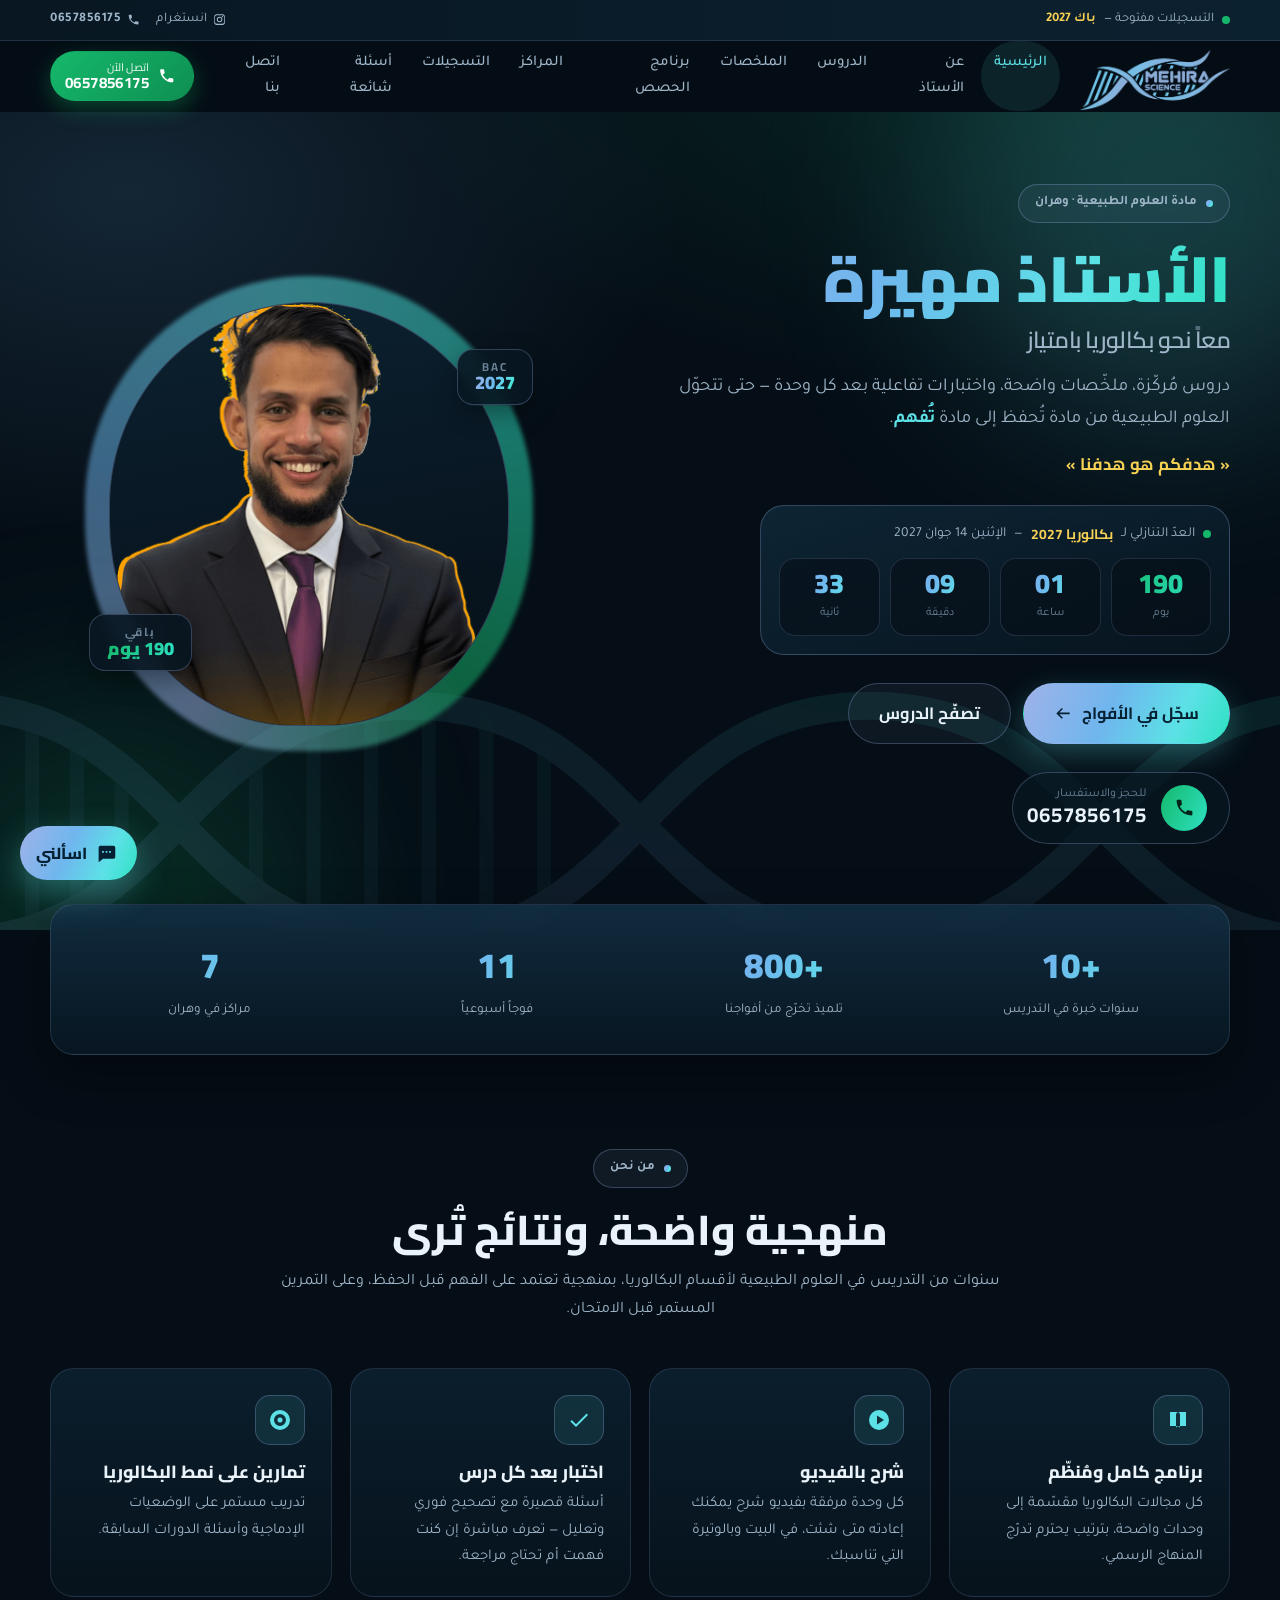
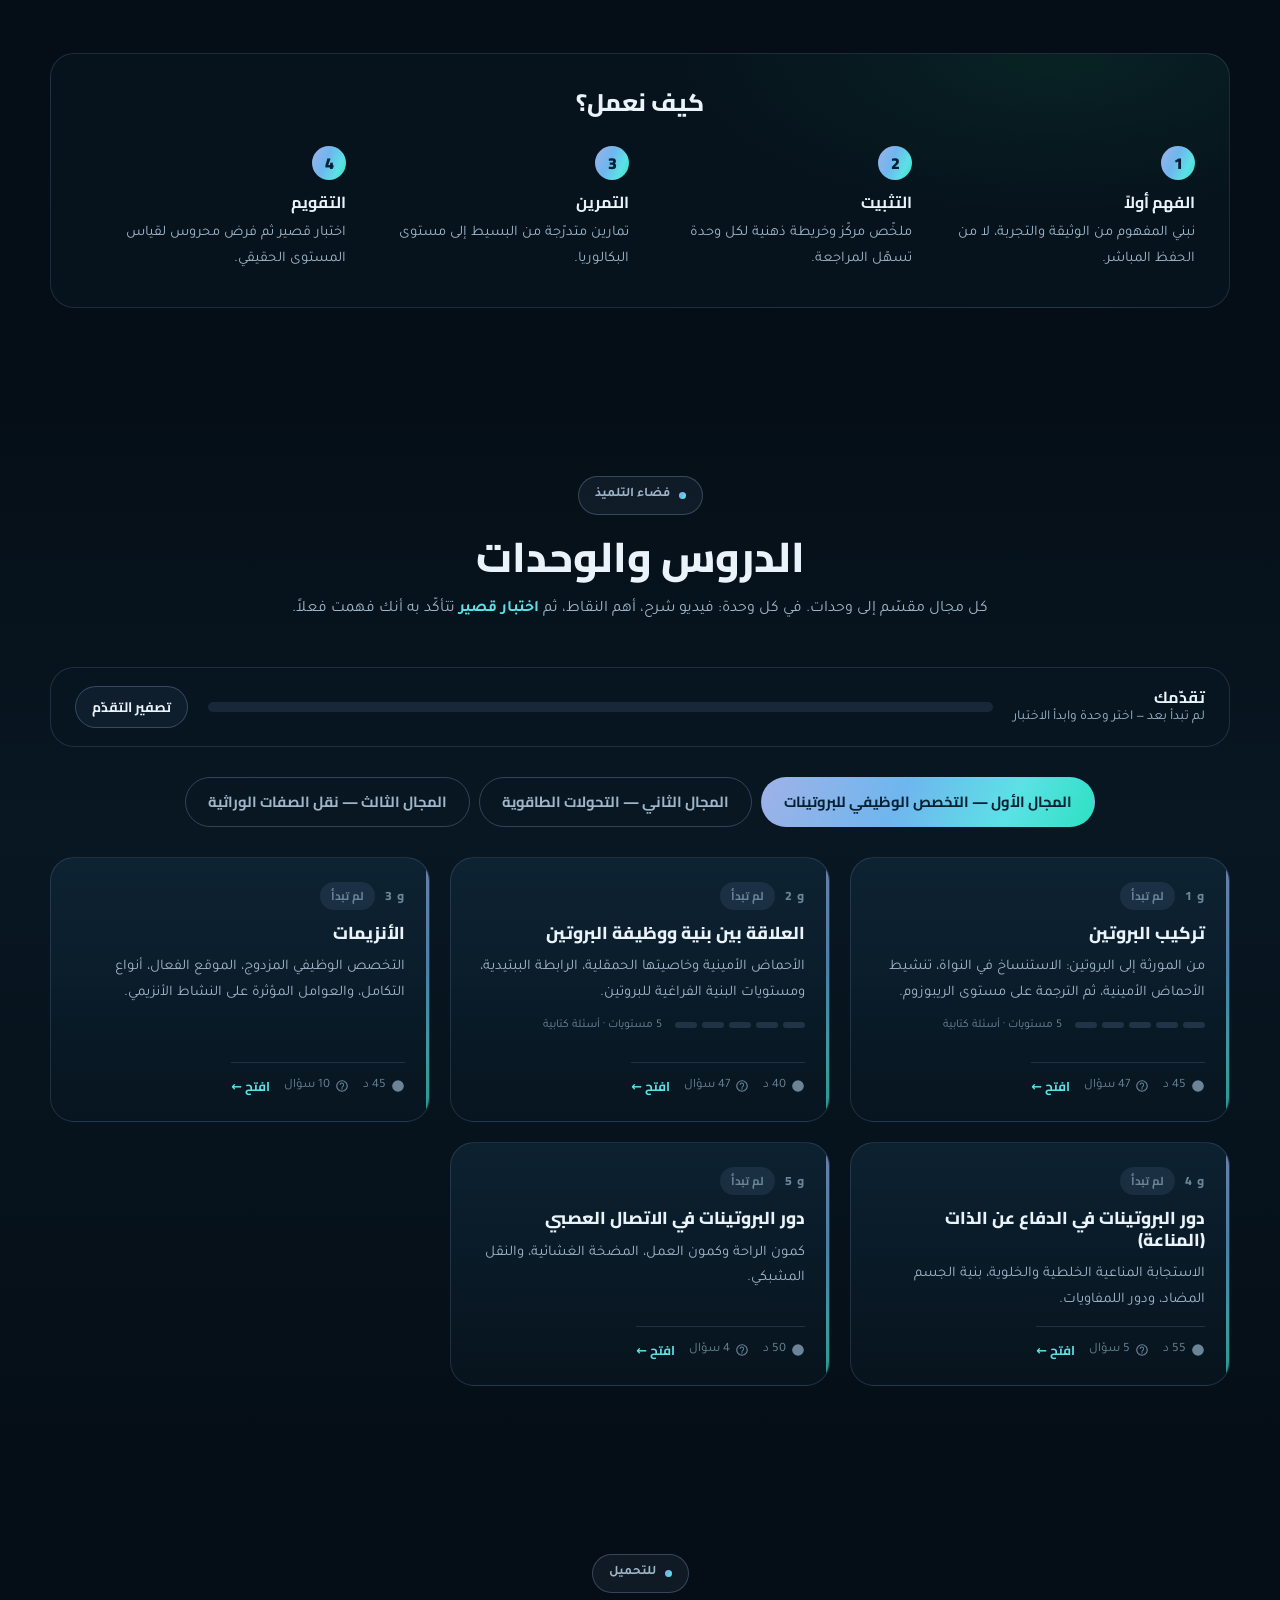
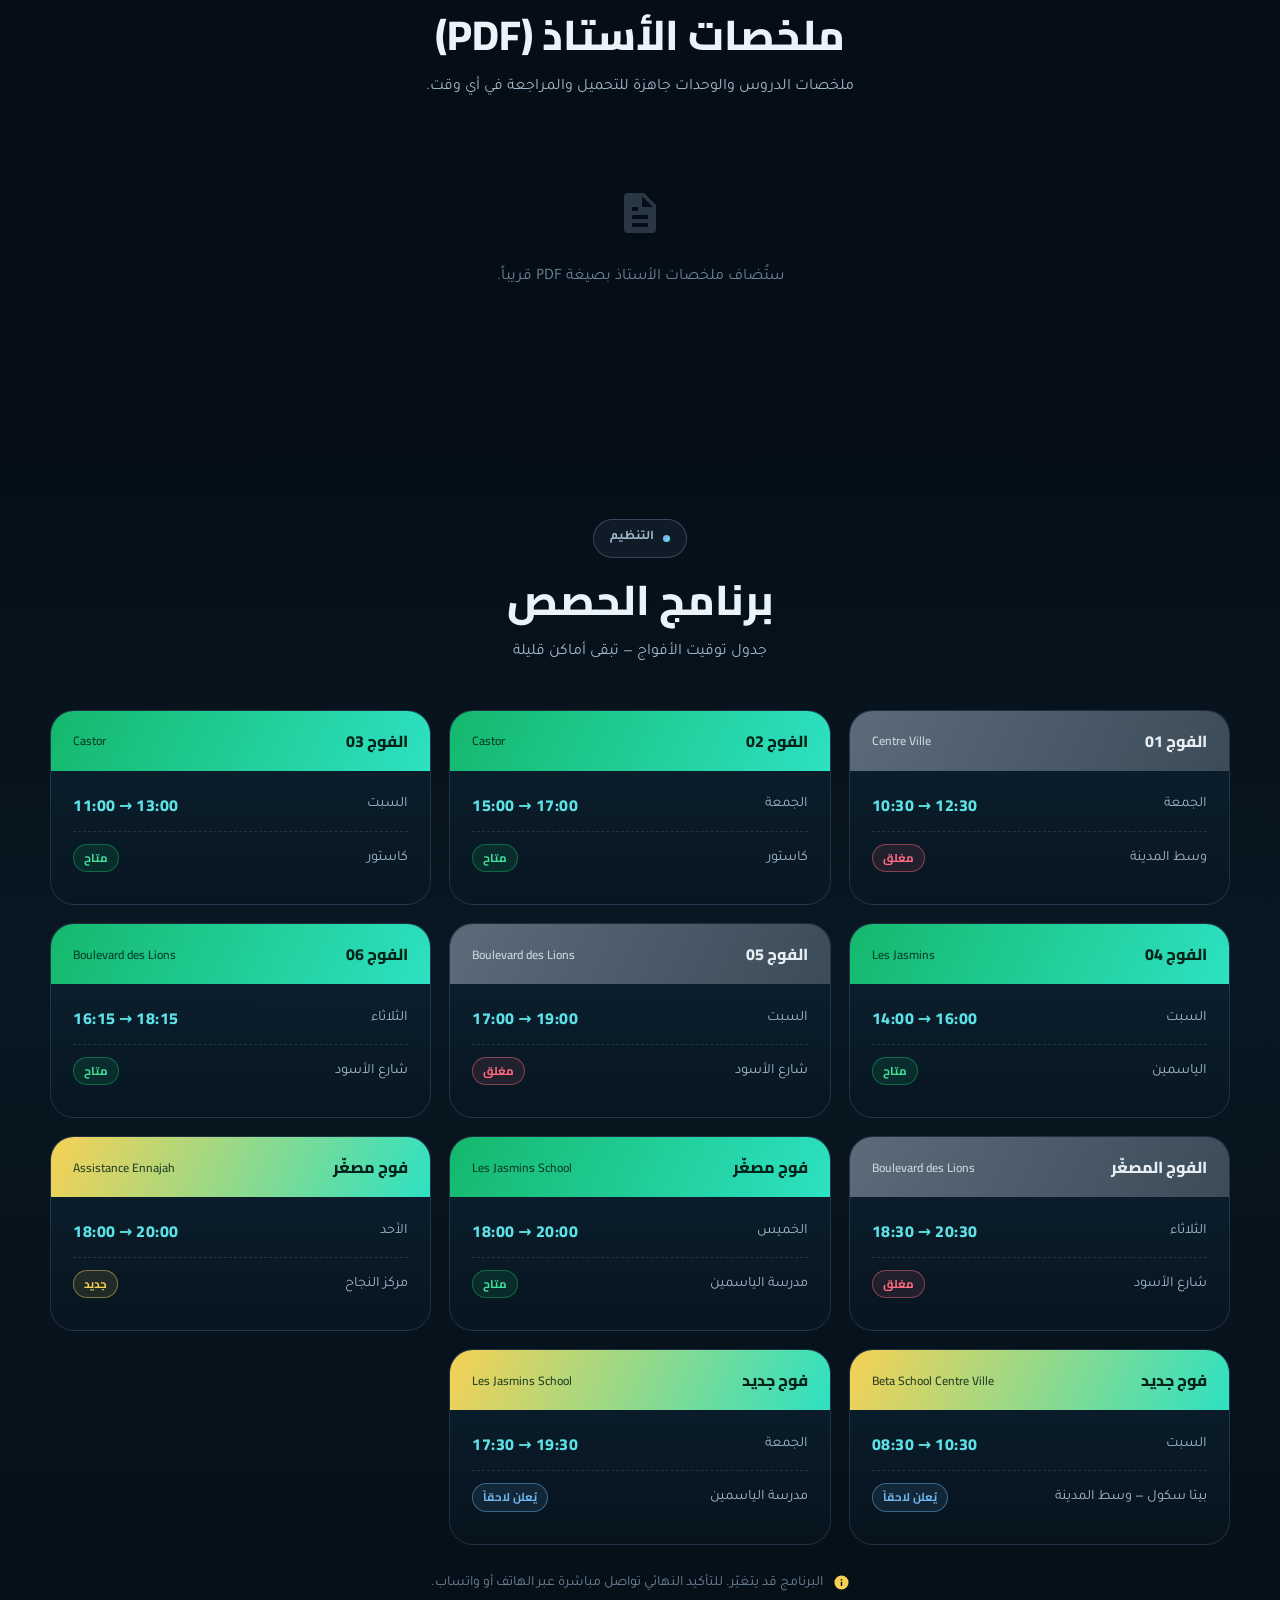
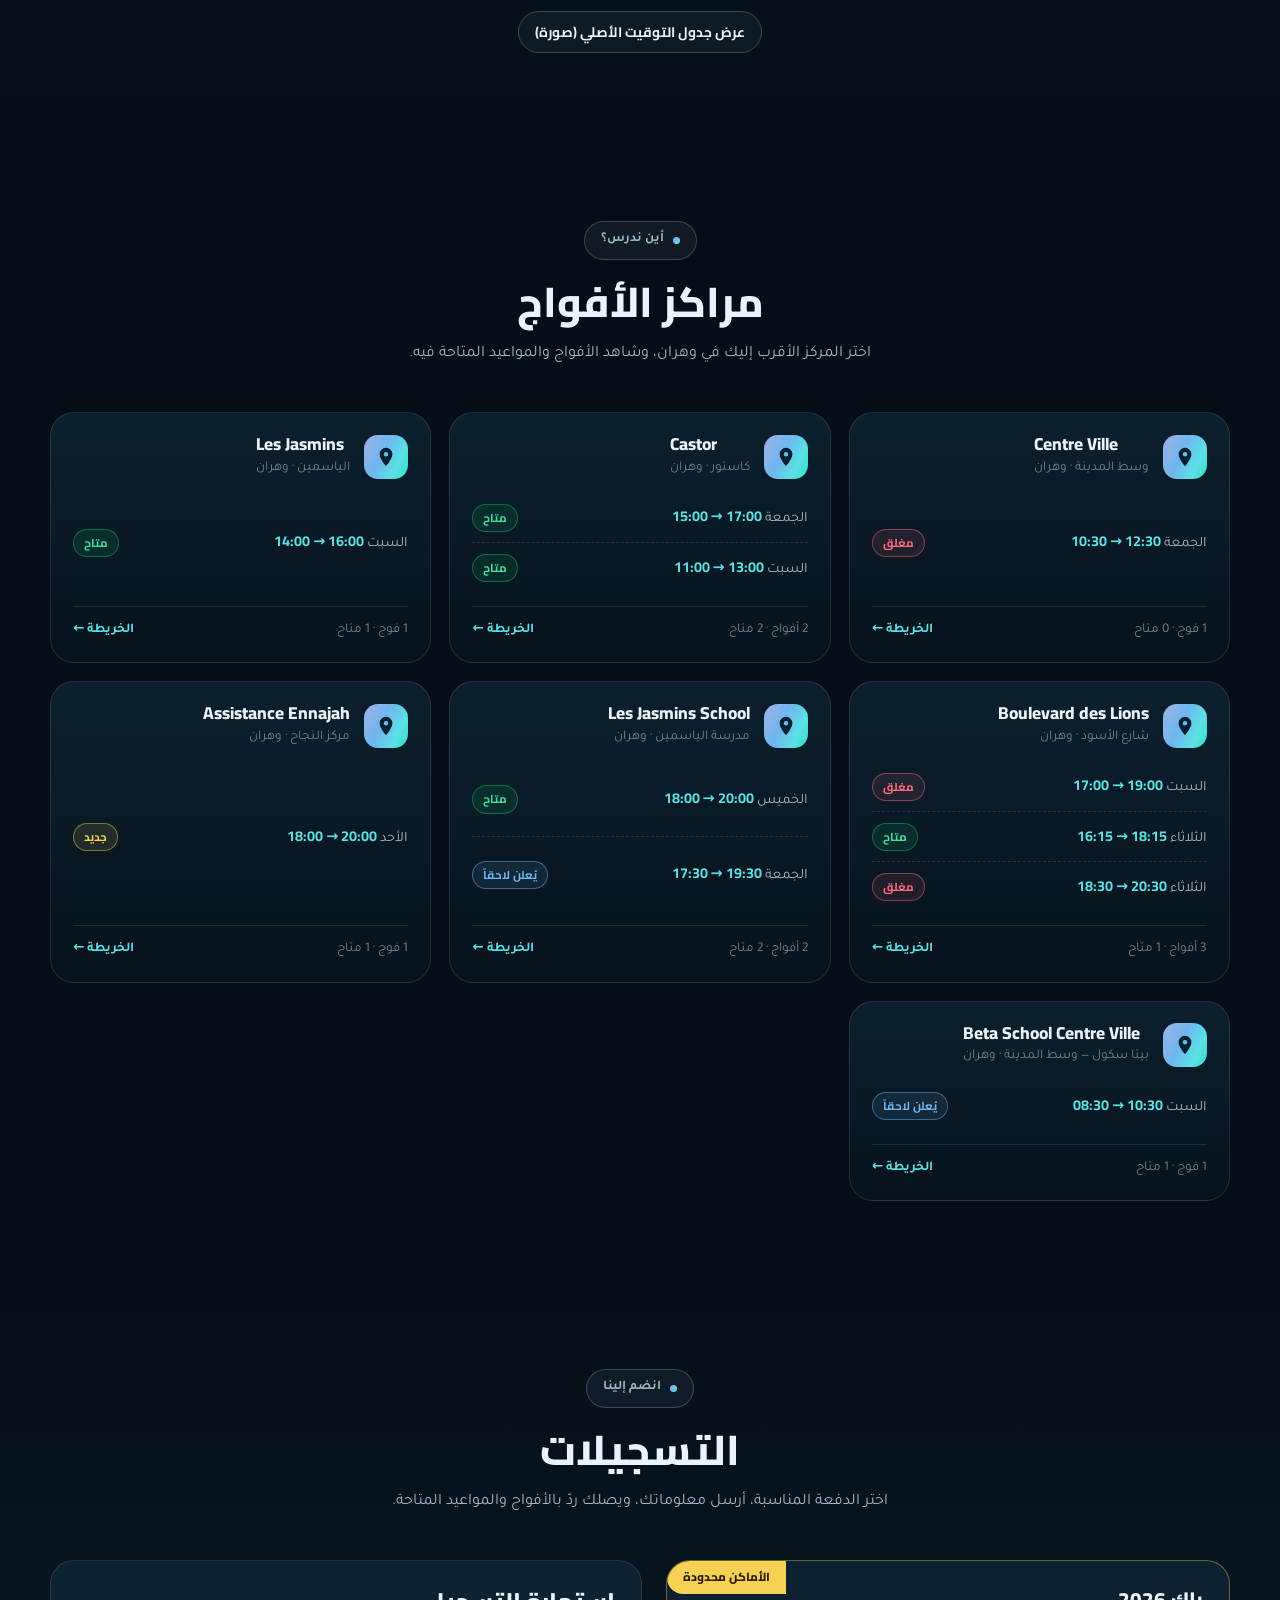
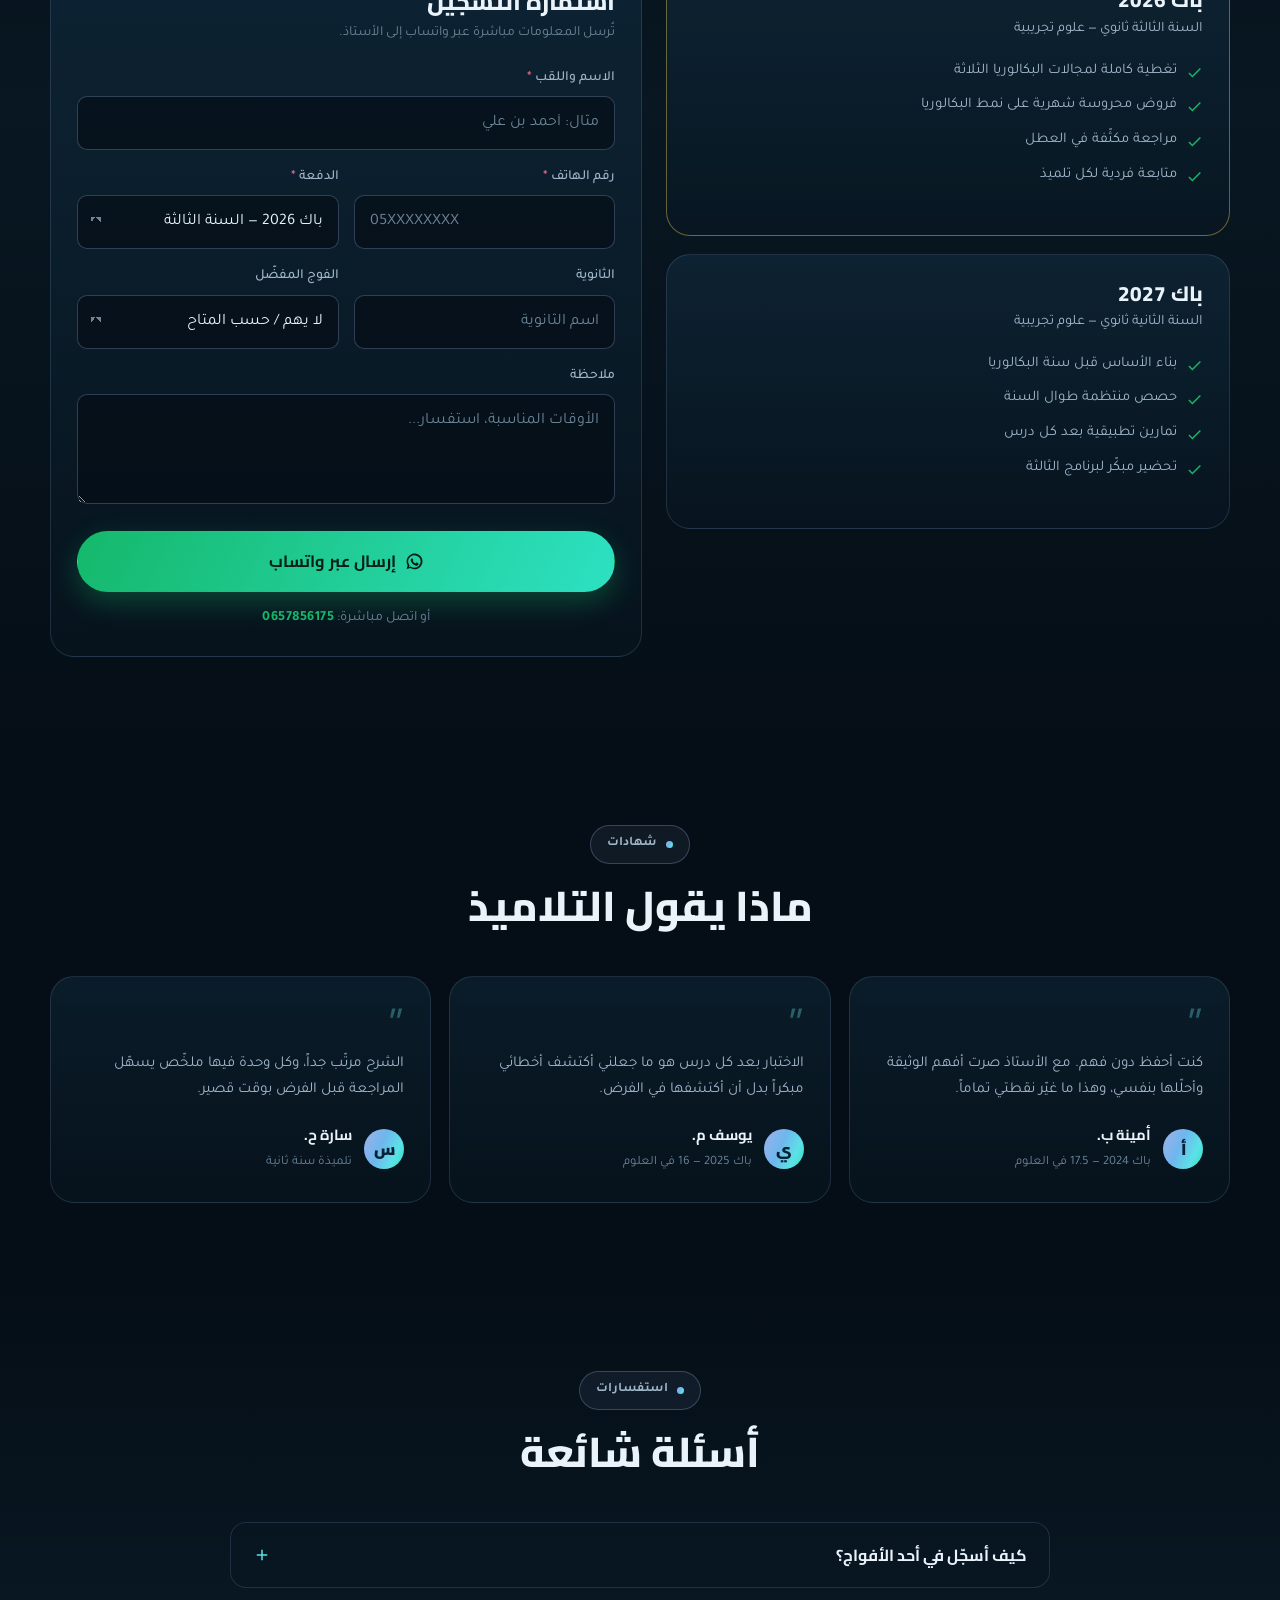
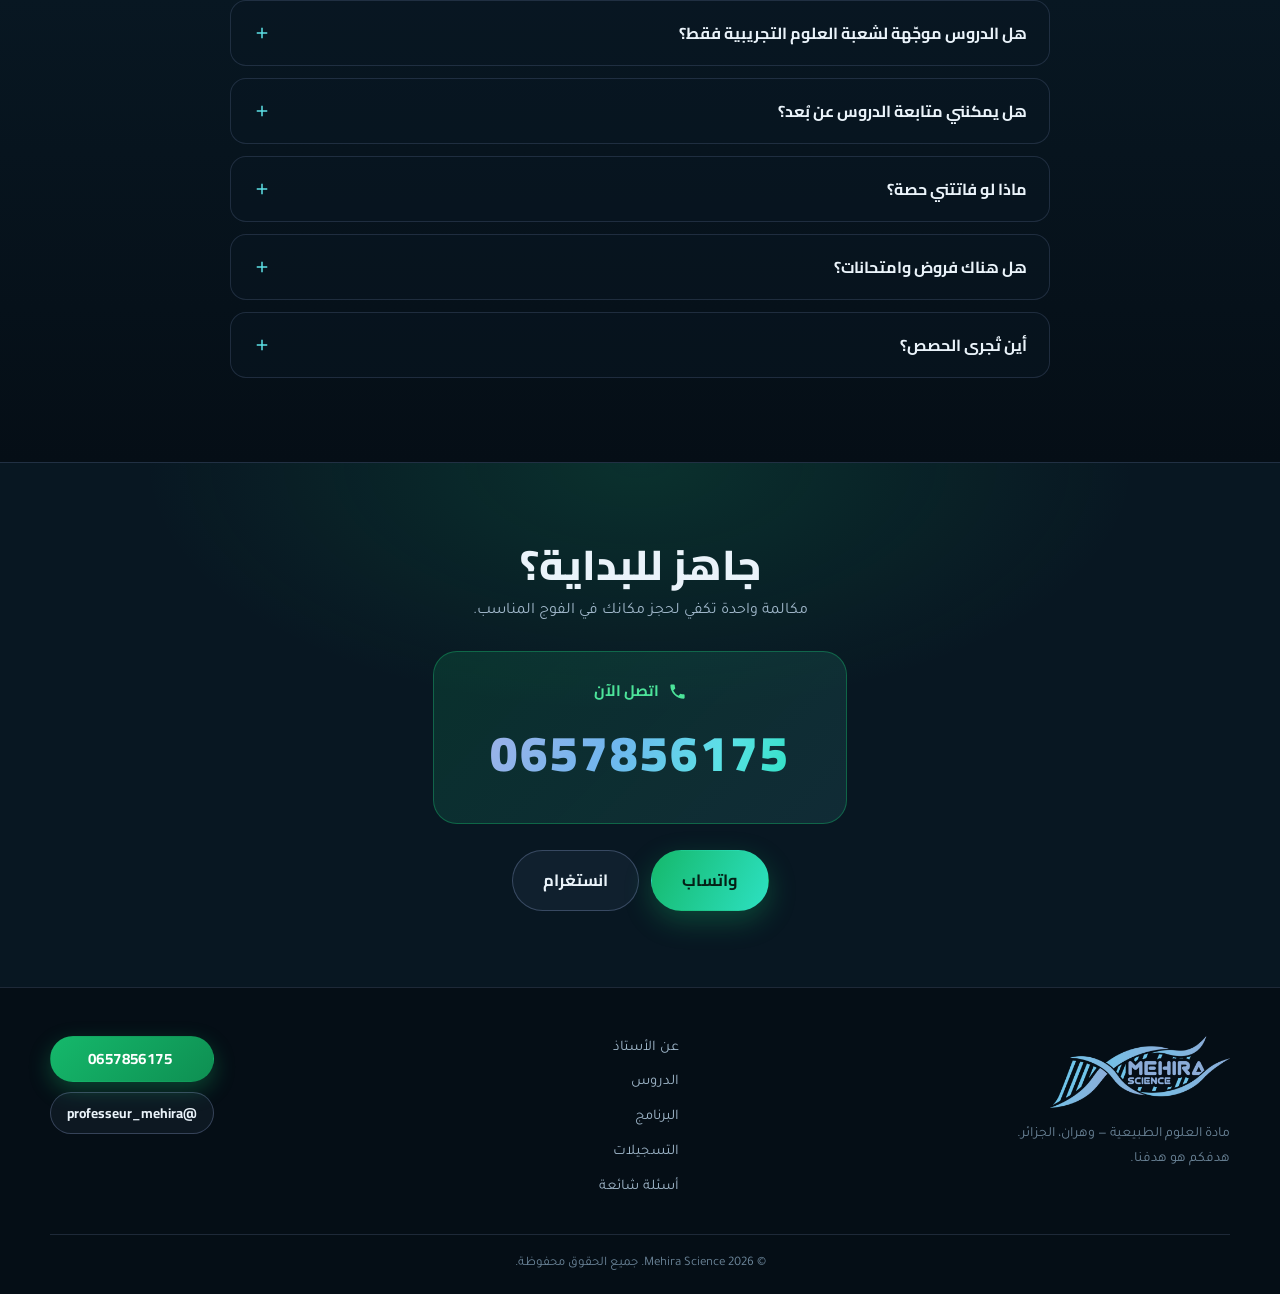
==== commit fa9adbbd: "Leveled BAC-style quizzes with written-answer grading, and PDF summaries - Units 1 and 2: 5 progress" ====
--- a/index.html
+++ b/index.html
@@ -75,6 +75,7 @@
       <a href="#home">الرئيسية</a>
       <a href="#about">عن الأستاذ</a>
       <a href="#lessons">الدروس</a>
+      <a href="#resources">الملخصات</a>
       <a href="#schedule">برنامج الحصص</a>
       <a href="#centers">المراكز</a>
       <a href="#register">التسجيلات</a>
@@ -237,8 +238,20 @@
   </div>
 </section>
 
+<!-- ======================================================= الملخصات -->
+<section class="section" id="resources">
+  <div class="wrap">
+    <div class="sec-head">
+      <p class="eyebrow"><span class="eyebrow__dot"></span> للتحميل</p>
+      <h2>ملخصات الأستاذ (PDF)</h2>
+      <p class="sec-head__lead">ملخصات الدروس والوحدات جاهزة للتحميل والمراجعة في أي وقت.</p>
+    </div>
+    <div id="resourcesGrid"></div>
+  </div>
+</section>
+
 <!-- ======================================================= البرنامج -->
-<section class="section" id="schedule">
+<section class="section section--alt" id="schedule">
   <div class="wrap">
     <div class="sec-head">
       <p class="eyebrow"><span class="eyebrow__dot"></span> التنظيم</p>
@@ -257,7 +270,7 @@
 </section>
 
 <!-- ======================================================= المراكز -->
-<section class="section section--alt" id="centers">
+<section class="section" id="centers">
   <div class="wrap">
     <div class="sec-head">
       <p class="eyebrow"><span class="eyebrow__dot"></span> أين ندرس؟</p>
@@ -269,7 +282,7 @@
 </section>
 
 <!-- ======================================================= التسجيلات -->
-<section class="section" id="register">
+<section class="section section--alt" id="register">
   <div class="wrap">
     <div class="sec-head">
       <p class="eyebrow"><span class="eyebrow__dot"></span> انضم إلينا</p>
@@ -330,7 +343,7 @@
 </section>
 
 <!-- ======================================================= آراء -->
-<section class="section section--alt" id="testimonials">
+<section class="section" id="testimonials">
   <div class="wrap">
     <div class="sec-head">
       <p class="eyebrow"><span class="eyebrow__dot"></span> شهادات</p>
@@ -341,7 +354,7 @@
 </section>
 
 <!-- ======================================================= أسئلة -->
-<section class="section" id="faq">
+<section class="section section--alt" id="faq">
   <div class="wrap wrap--narrow">
     <div class="sec-head">
       <p class="eyebrow"><span class="eyebrow__dot"></span> استفسارات</p>
@@ -440,6 +453,7 @@
         <h4 class="pane__h">أهم النقاط</h4>
         <ul class="points" id="lessonPoints"></ul>
         <div id="lessonFigure"></div>
+        <div id="lessonFiles"></div>
         <div class="pane__cta">
           <button class="btn btn--primary" type="button" id="goQuiz">ابدأ الاختبار</button>
         </div>
@@ -477,6 +491,7 @@
 </section>
 
 <script src="assets/js/content.js"></script>
+<script src="assets/js/grader.js"></script>
 <script src="assets/js/app.js"></script>
 </body>
 </html>
--- a/assets/css/style.css
+++ b/assets/css/style.css
@@ -583,6 +583,109 @@
   .bot{inset-inline:8px; width:auto; bottom:calc(var(--dock-h) + 8px); height:calc(100vh - var(--dock-h) - 24px)}
 }
 
+/* ============================================================ الاختبار بمستويات */
+.unit__lv{display:flex; align-items:center; gap:5px; margin:-4px 0 14px}
+.unit__lv i{width:22px; height:6px; border-radius:var(--r-pill); background:rgba(159,178,232,.16)}
+.unit__lv i.is-on{background:var(--grad-green)}
+.unit__lv small{margin-inline-start:8px; color:var(--fg-faint); font-size:.74rem}
+
+.lv-head{display:flex; align-items:flex-start; justify-content:space-between; gap:16px; margin-bottom:18px}
+.lv-head b{font-family:var(--f-head); font-size:1.08rem}
+.lv-head p{margin:4px 0 0; color:var(--fg-dim); font-size:.88rem}
+.lv-head__p{flex:none; font-family:var(--f-head); font-weight:900; font-size:1.3rem; background:var(--grad-green); -webkit-background-clip:text; background-clip:text; color:transparent}
+.lv-grid{display:grid; gap:10px}
+.lv{display:flex; align-items:center; gap:14px; width:100%; padding:14px 16px; border-radius:var(--r); border:1px solid var(--line-2); background:rgba(5,14,22,.5); text-align:start; transition:.18s}
+.lv:hover:not(:disabled){border-color:var(--sky); transform:translateY(-2px)}
+.lv:disabled{cursor:not-allowed; opacity:.5}
+.lv.is-passed{border-color:rgba(21,184,107,.45); background:rgba(21,184,107,.07)}
+.lv__n{width:40px; height:40px; flex:none; border-radius:12px; display:grid; place-items:center; background:var(--grad); color:#042033; font-family:var(--f-head); font-weight:900; font-size:1.1rem}
+.lv__n svg{width:20px; height:20px}
+.lv.is-passed .lv__n{background:var(--grad-green); color:#04231a}
+.lv.is-locked .lv__n{background:rgba(159,178,232,.14); color:var(--fg-faint)}
+.lv__body{flex:1; min-width:0; display:grid; gap:3px}
+.lv__body b{font-family:var(--f-head); font-size:.96rem}
+.lv__body small{color:var(--fg-faint); font-size:.8rem}
+.lv__chips{display:flex; flex-wrap:wrap; gap:5px; margin-top:3px}
+.lv-chip{padding:1px 9px; border-radius:var(--r-pill); font-size:.7rem; font-weight:700; border:1px solid var(--line-2); color:var(--fg-dim)}
+.lv-chip--write{color:var(--gold); border-color:rgba(247,209,84,.4); background:rgba(247,209,84,.08)}
+.lv-chip--tf{color:var(--azure); border-color:rgba(111,182,238,.4)}
+.lv__state{flex:none; font-size:.78rem; font-weight:700; color:var(--sky); font-family:var(--f-head)}
+.lv.is-passed .lv__state{color:#43E09A}
+.lv.is-locked .lv__state{color:var(--fg-faint)}
+.lv-reset{display:block; margin:16px auto 0; color:var(--fg-faint); font-size:.8rem; text-decoration:underline}
+@media (max-width:560px){ .lv{flex-wrap:wrap} .lv__state{width:100%; padding-inline-start:54px} }
+
+.quiz__lv{display:flex; align-items:center; gap:12px; margin-bottom:12px; font-family:var(--f-head); font-weight:700; font-size:.86rem; color:var(--fg-dim)}
+.quiz__back{color:var(--sky); font-weight:700}
+.quiz__meta{display:flex; flex-wrap:wrap; gap:8px; margin-bottom:12px}
+.quiz__meta .quiz__src{margin:0}
+.quiz__tag{display:inline-flex; align-items:center; gap:6px; padding:5px 12px; border-radius:var(--r-pill); background:rgba(111,182,238,.1); border:1px solid rgba(111,182,238,.35); color:var(--azure); font-size:.78rem; font-weight:700}
+.quiz__tag svg{width:15px; height:15px}
+.quiz__tag--write{background:rgba(247,209,84,.1); border-color:rgba(247,209,84,.4); color:var(--gold)}
+.quiz__opts--tf{grid-template-columns:1fr 1fr}
+.quiz__table{margin:0 0 20px; overflow-x:auto}
+.dtable{width:100%; border-collapse:collapse; font-size:.88rem; background:rgba(5,14,22,.5); border-radius:var(--r-sm); overflow:hidden}
+.dtable th,.dtable td{padding:9px 12px; border:1px solid var(--line-2); text-align:center; white-space:nowrap}
+.dtable thead th{background:rgba(92,225,230,.12); color:var(--sky); font-family:var(--f-head)}
+.dtable tbody th{background:rgba(159,178,232,.07); color:var(--fg-dim); font-weight:700; text-align:start}
+
+/* السؤال الكتابي */
+.wq__guide{margin:0 0 14px; padding:10px 14px; border-radius:var(--r); background:rgba(92,225,230,.06); border:1px solid rgba(92,225,230,.25)}
+.wq__guide summary{cursor:pointer; display:flex; align-items:center; gap:8px; font-family:var(--f-head); font-weight:700; font-size:.88rem; color:var(--sky)}
+.wq__guide summary svg{width:16px; height:16px}
+.wq__guide ol{margin:10px 0 2px; padding-inline-start:22px; display:grid; gap:5px; color:var(--fg-dim); font-size:.86rem; list-style:decimal}
+.wq__ta{width:100%; padding:14px 16px; border-radius:var(--r); border:1px solid var(--line-2); background:rgba(5,14,22,.6); color:var(--fg); font:inherit; font-size:.98rem; line-height:1.9; resize:vertical}
+.wq__ta:focus{outline:none; border-color:var(--sky); box-shadow:0 0 0 3px rgba(92,225,230,.15)}
+.wq__bar{display:flex; align-items:center; justify-content:space-between; gap:12px; margin-top:10px; flex-wrap:wrap}
+.wq__count{font-size:.8rem; color:var(--fg-faint)}
+.wq__count.is-low{color:var(--gold)}
+.wq__bar .btn svg{width:17px; height:17px}
+.wq__warn{margin:10px 0 0; padding:9px 13px; border-radius:var(--r-sm); background:rgba(247,209,84,.09); border:1px solid rgba(247,209,84,.3); color:var(--gold); font-size:.86rem}
+.fb{margin-top:18px; padding:18px; border-radius:var(--r-lg); border:1px solid var(--line-2); background:linear-gradient(170deg,rgba(18,46,66,.7),rgba(8,23,34,.7))}
+.fb__head{display:flex; align-items:flex-end; justify-content:space-between; gap:12px}
+.fb__head small{display:block; color:var(--fg-faint); font-size:.78rem}
+.fb__head b{font-family:var(--f-head); font-size:1.7rem; font-weight:900}
+.fb__band{font-family:var(--f-head); font-weight:800; padding:4px 14px; border-radius:var(--r-pill)}
+.fb__track{height:8px; margin:10px 0 4px; border-radius:var(--r-pill); background:rgba(159,178,232,.14); overflow:hidden}
+.fb__track i{display:block; height:100%; border-radius:inherit; transition:width .6s}
+.fb--excellent .fb__band{background:rgba(21,184,107,.15); color:#43E09A} .fb--excellent .fb__track i{background:var(--grad-green)}
+.fb--good .fb__band{background:rgba(92,225,230,.12); color:var(--sky)} .fb--good .fb__track i{background:var(--grad)}
+.fb--fair .fb__band{background:rgba(247,209,84,.12); color:var(--gold)} .fb--fair .fb__track i{background:var(--gold)}
+.fb--weak .fb__band{background:rgba(255,107,129,.12); color:var(--rose)} .fb--weak .fb__track i{background:var(--rose)}
+.fb h5{margin:16px 0 8px; font-size:.86rem; color:var(--fg-dim)}
+.fb__list{display:grid; gap:6px}
+.fb__list li{display:flex; align-items:flex-start; gap:10px; padding:8px 12px; border-radius:var(--r-sm); background:rgba(5,14,22,.45); font-size:.88rem}
+.fb__i{width:22px; height:22px; flex:none; border-radius:50%; display:grid; place-items:center; font-size:.78rem; font-weight:900}
+.fb__t{flex:1; color:var(--fg-dim)}
+.fb__p{flex:none; font-family:var(--f-head); font-weight:800; font-size:.8rem; color:var(--fg-faint); direction:ltr}
+.fb__list .is-ok .fb__i{background:rgba(21,184,107,.2); color:#43E09A}
+.fb__list .is-part .fb__i{background:rgba(247,209,84,.18); color:var(--gold)}
+.fb__list .is-miss .fb__i{background:rgba(255,107,129,.16); color:var(--rose)}
+.fb__list .is-ok .fb__t{color:var(--fg)}
+.fb__tip{margin:14px 0 0; padding:10px 13px; border-radius:var(--r-sm); background:rgba(111,182,238,.08); color:var(--fg-dim); font-size:.86rem}
+.fb__tip--ok{background:rgba(21,184,107,.1); color:#43E09A}
+.fb__model{margin-top:12px; padding:10px 14px; border-radius:var(--r); border:1px dashed var(--line-2)}
+.fb__model summary{cursor:pointer; font-family:var(--f-head); font-weight:700; color:var(--sky); font-size:.9rem}
+.fb__model p{margin:10px 0 0; color:var(--fg-dim); font-size:.9rem; line-height:1.95}
+.fb__note{margin:12px 0 0; color:var(--fg-faint); font-size:.74rem}
+
+/* ============================================================ الملخصات PDF */
+.res-group + .res-group{margin-top:28px}
+.res-group h3{font-size:1.02rem; margin-bottom:12px; color:var(--fg-dim)}
+.res-list{display:grid; grid-template-columns:repeat(auto-fill,minmax(300px,1fr)); gap:12px}
+.res{display:flex; align-items:center; gap:14px; padding:14px 16px; border-radius:var(--r); border:1px solid var(--line); background:linear-gradient(180deg,rgba(18,46,66,.55),rgba(8,23,34,.55)); transition:.18s}
+.res:hover{border-color:var(--sky); transform:translateY(-2px)}
+.res__i{width:46px; height:52px; flex:none; border-radius:10px; display:grid; place-items:center; align-content:center; gap:1px; background:rgba(255,107,129,.12); color:var(--rose)}
+.res__i svg{width:22px; height:22px}
+.res__i b{font-size:.6rem; font-family:var(--f-head); letter-spacing:1px}
+.res__t{flex:1; min-width:0; display:grid}
+.res__t b{font-family:var(--f-head); font-size:.94rem; overflow:hidden; text-overflow:ellipsis}
+.res__t small{color:var(--fg-faint); font-size:.78rem}
+.res__d{display:inline-flex; align-items:center; gap:6px; flex:none; padding:7px 13px; border-radius:var(--r-pill); background:var(--grad); color:#042033; font-family:var(--f-head); font-weight:800; font-size:.8rem}
+.res__d svg{width:16px; height:16px}
+#lessonFiles .res-list{grid-template-columns:1fr}
+@media (max-width:480px){ .res-list{grid-template-columns:1fr} .res__d span{display:none} }
+
 /* ============================================================ شريط المعاينة */
 .preview-bar{position:sticky; top:0; z-index:200; padding:9px 16px; text-align:center; background:var(--gold); color:#2a2000; font-weight:700; font-size:.88rem}
 .preview-bar a{text-decoration:underline; margin-inline-start:8px}
